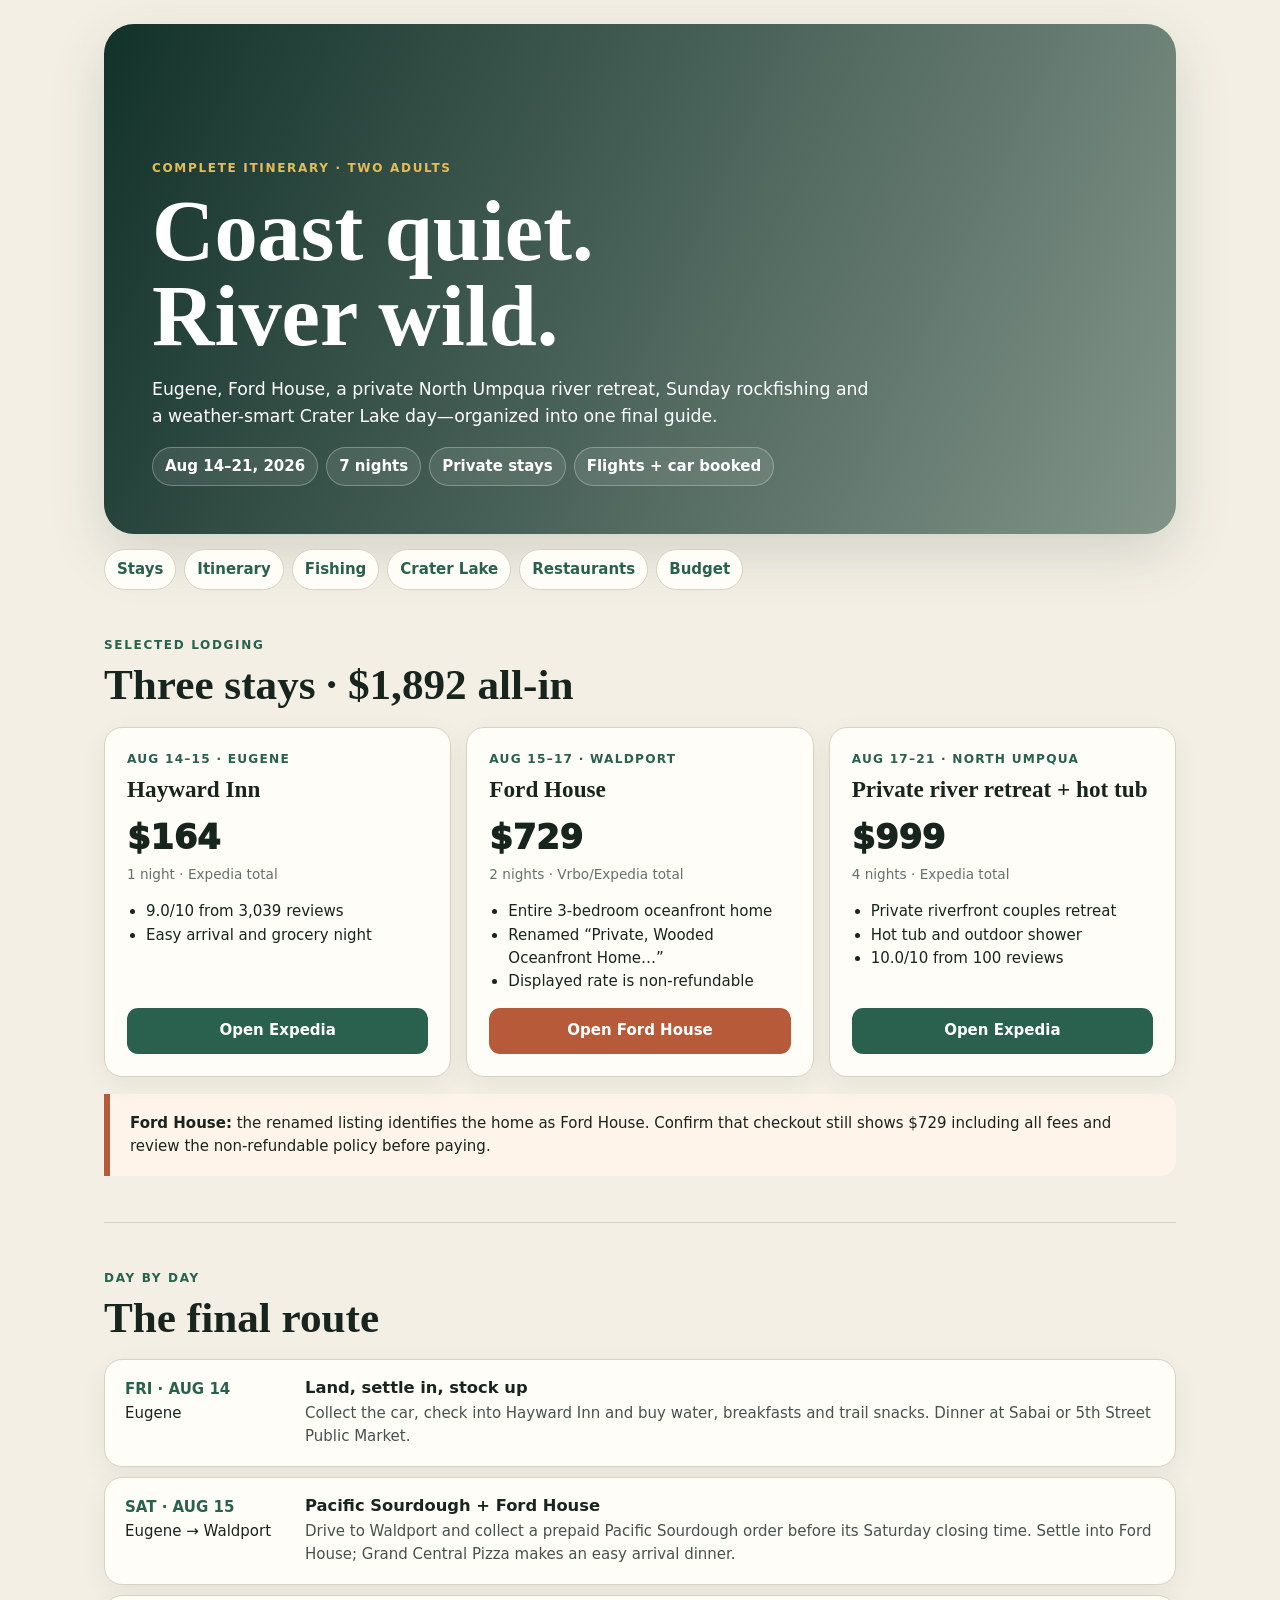
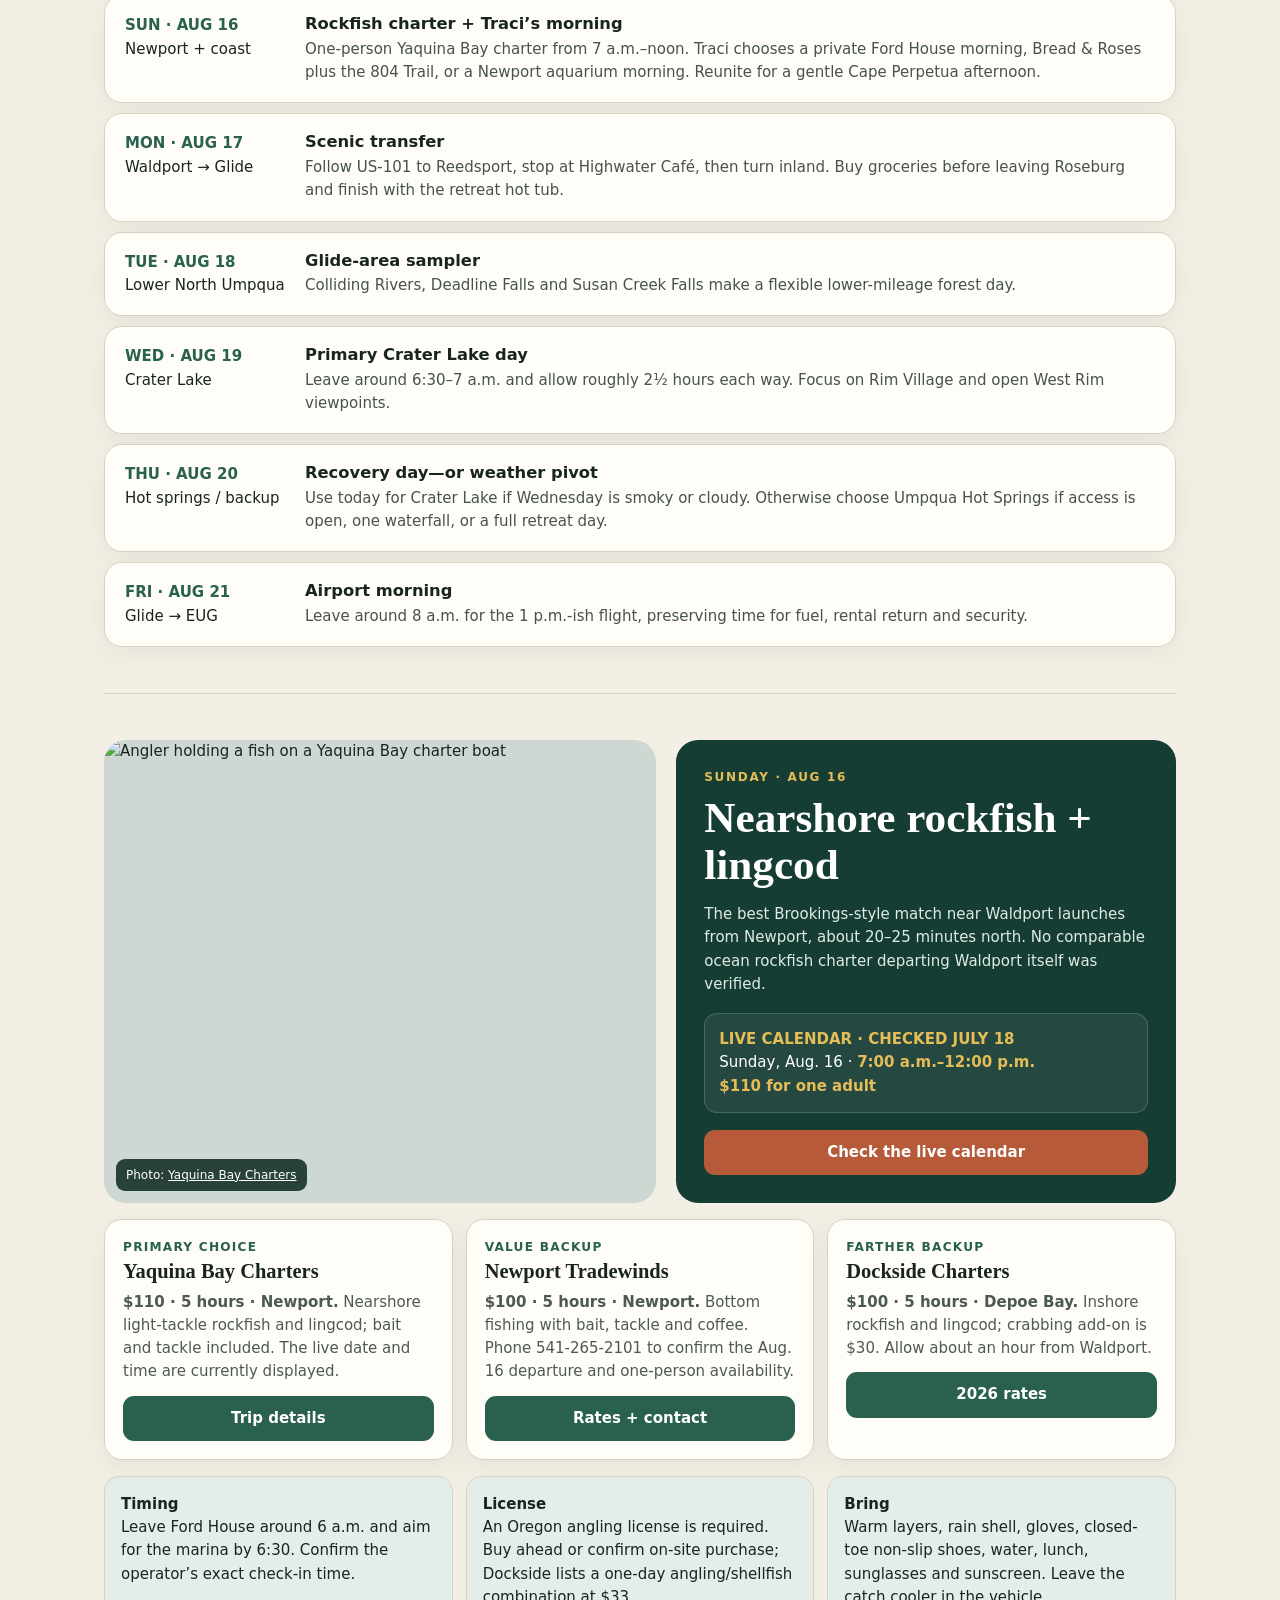
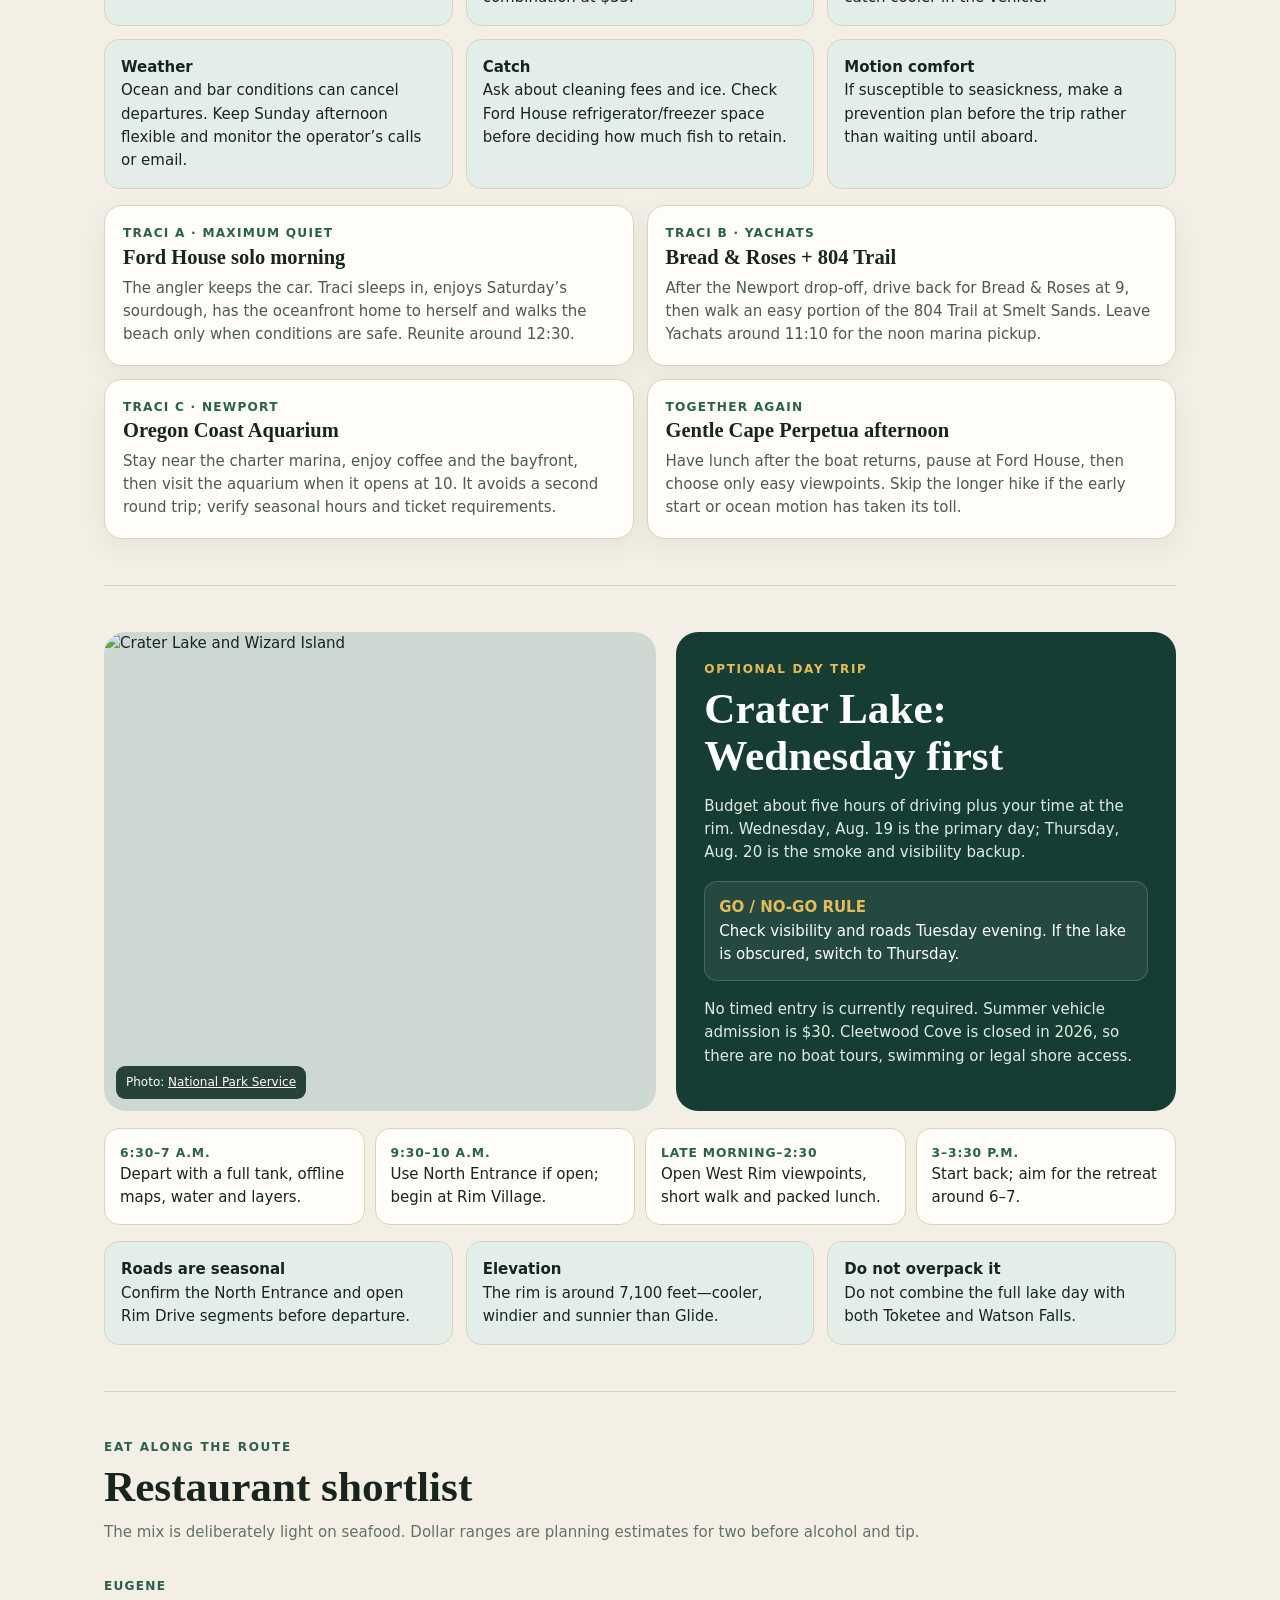
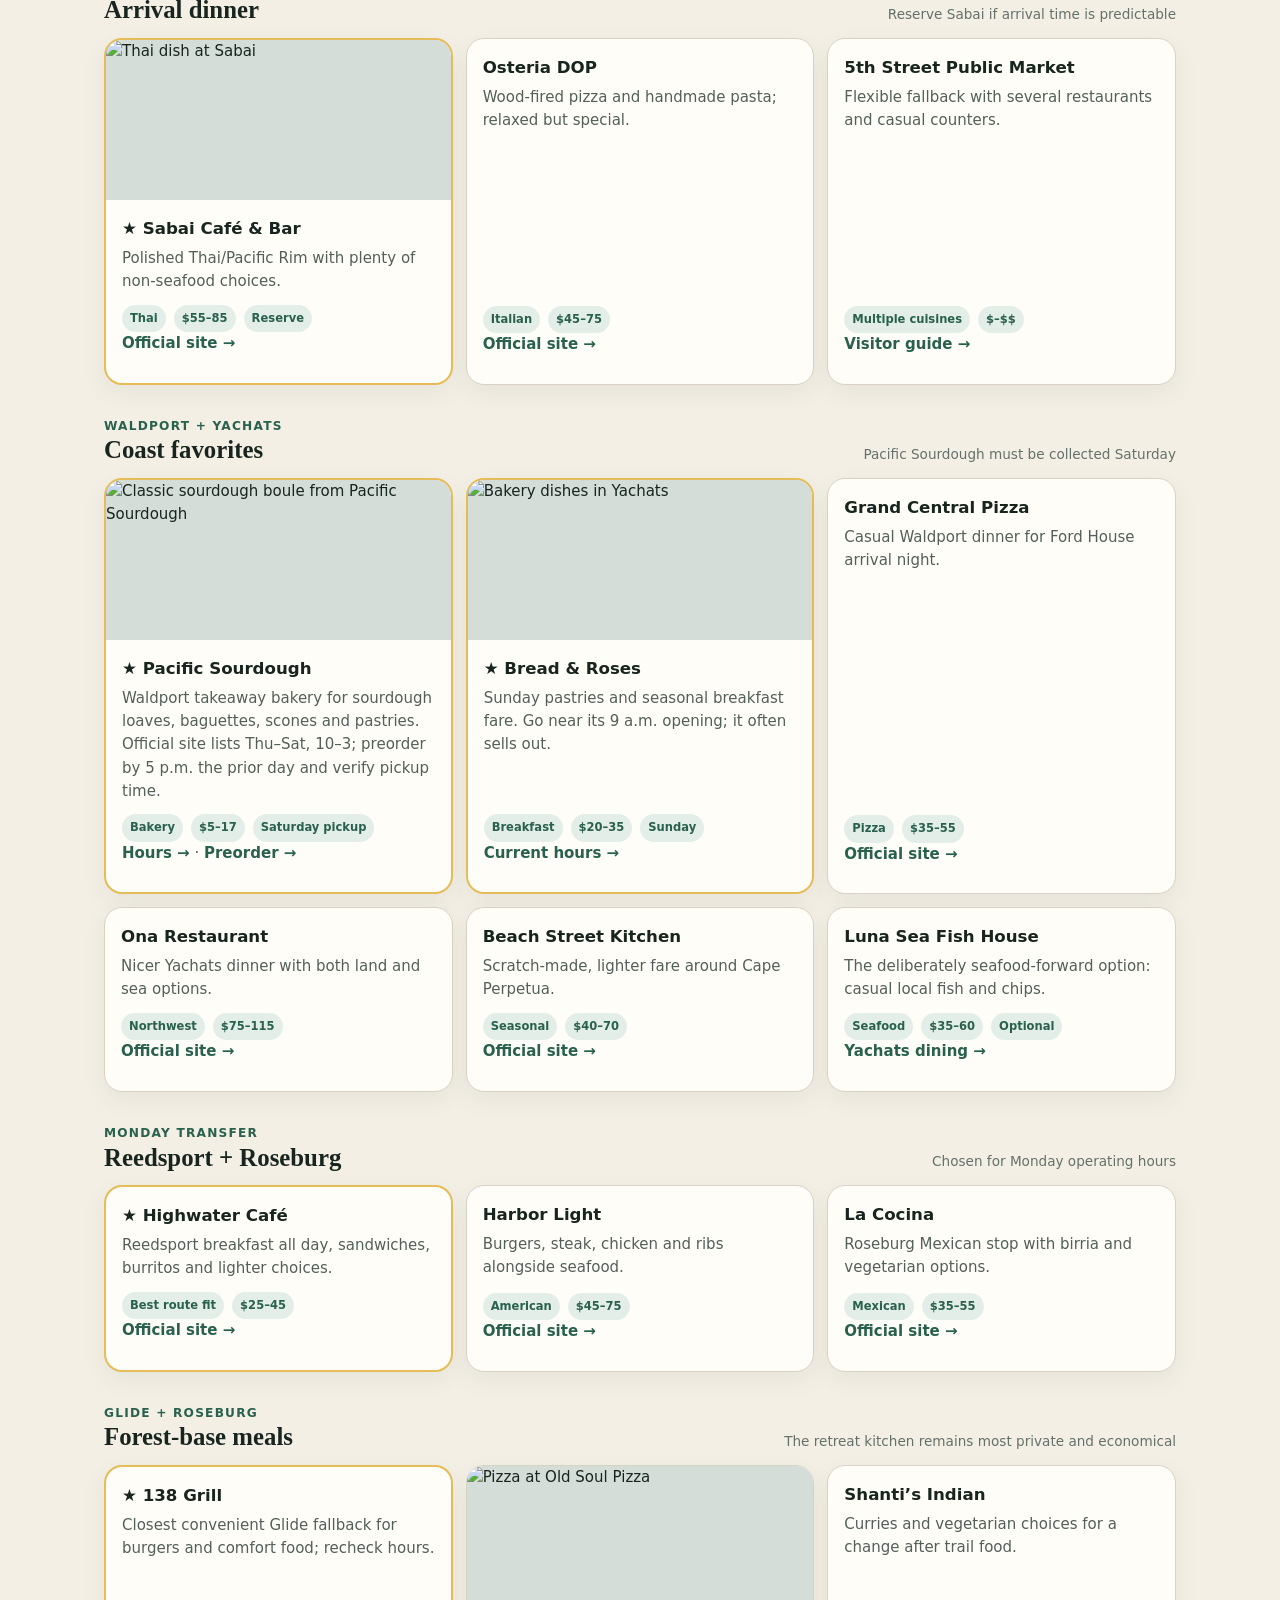
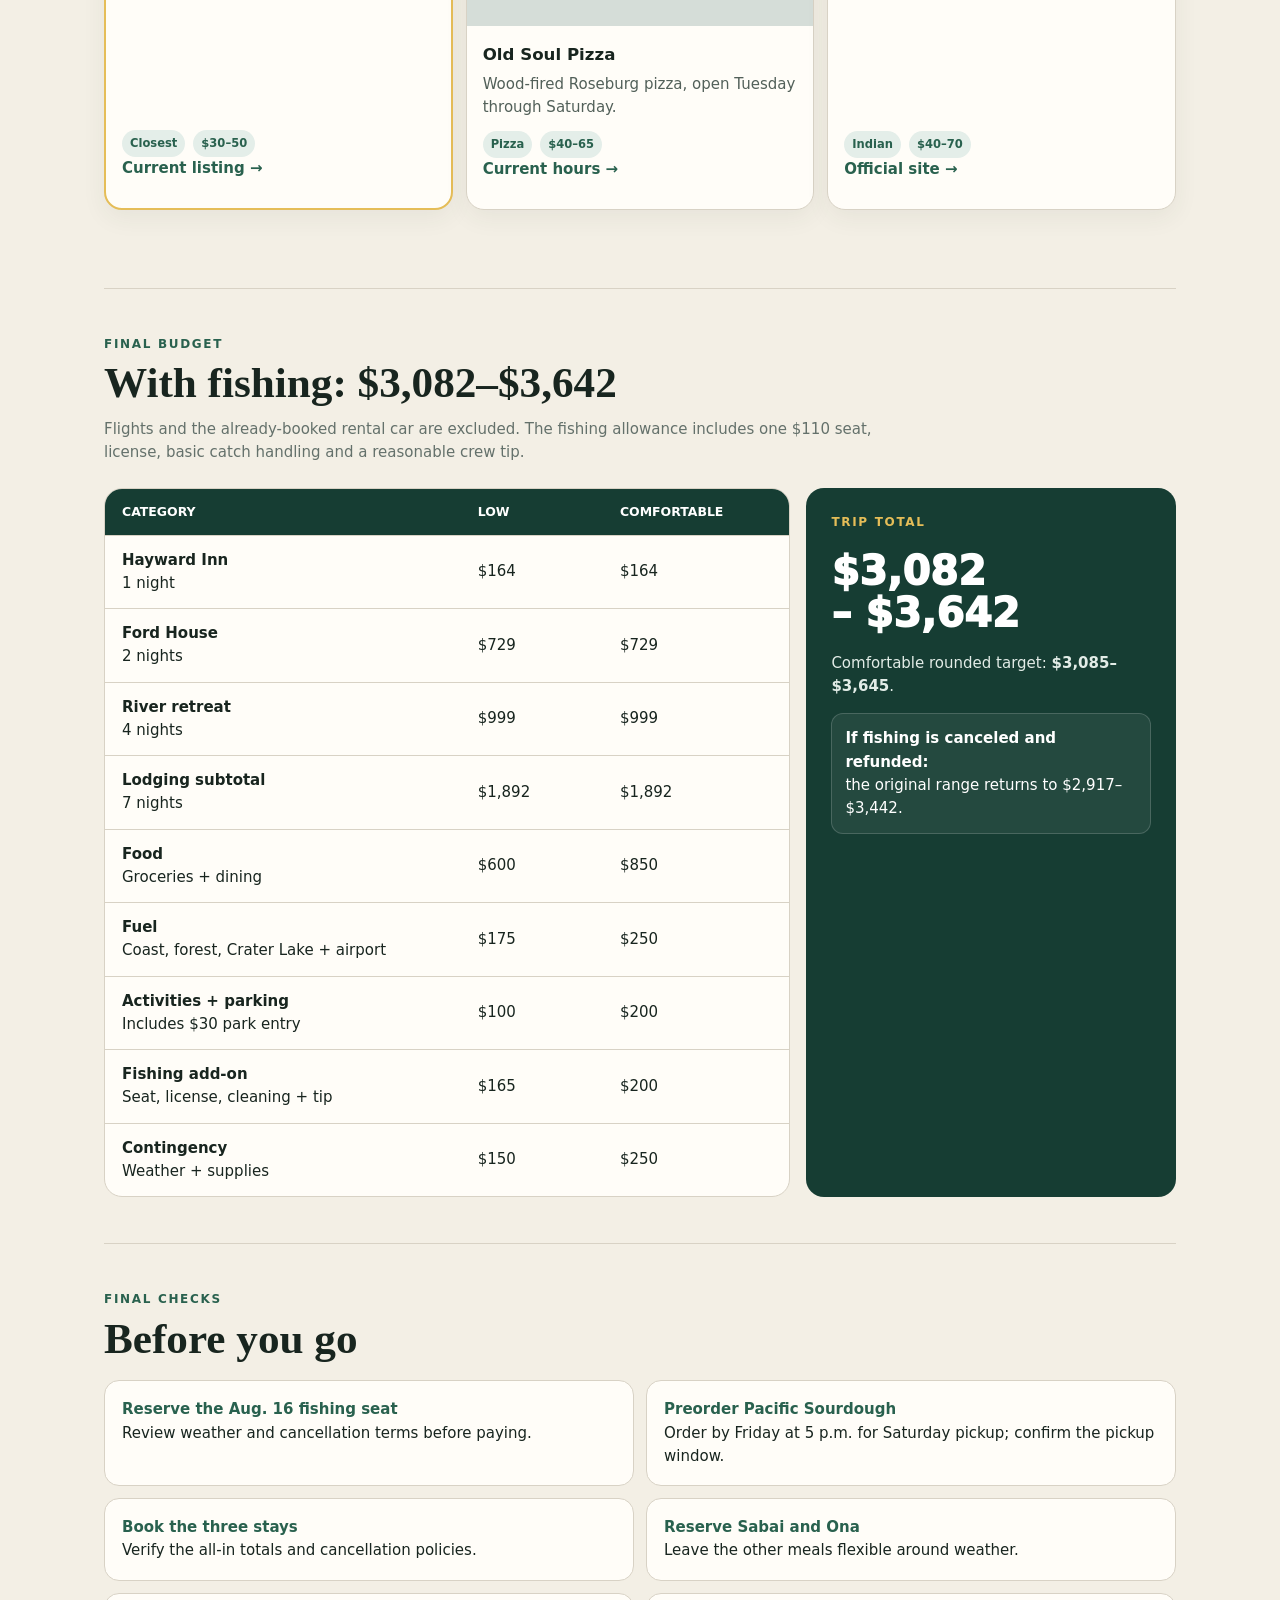
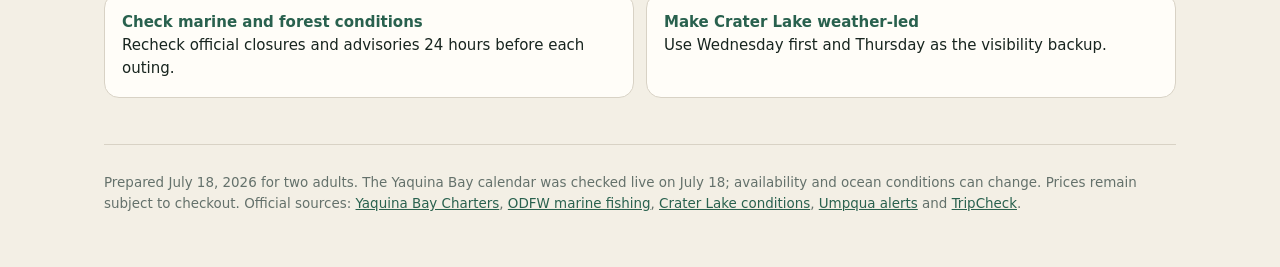
==== sites/oregon/index.html @ 2f3f3658 "Add Oregon trip guide static site at oregon.doogster.com Co-Authored-By: Claude Opus 4.8 <noreply@an" ====
<!doctype html><html lang="en"><head><meta charset="utf-8"><meta name="viewport" content="width=device-width,initial-scale=1"><title>Oregon Coast + North Umpqua — Complete Trip Guide</title><style>
:root{--forest:#163d33;--pine:#29614e;--sand:#f3efe5;--paper:#fffdf8;--ink:#18251f;--muted:#64716b;--line:#d8d2c5;--sun:#e5bd58;--rust:#b65a3a;--mist:#e4eee9}*{box-sizing:border-box}html{scroll-behavior:smooth}body{margin:0;background:var(--sand);color:var(--ink);font:15px/1.55 Inter,system-ui,-apple-system,"Segoe UI",sans-serif}.wrap{max-width:1120px;margin:auto;padding:24px}.hero{min-height:510px;border-radius:30px;display:flex;align-items:flex-end;padding:48px;color:#fff;background:linear-gradient(115deg,rgba(9,42,34,.96),rgba(18,58,46,.5)),url('https://images.trvl-media.com/lodging/96000000/95070000/95067700/95067640/e62f9fb4.jpg') center/cover;box-shadow:0 20px 55px #253b3026}.hero>div{max-width:780px}.eye{text-transform:uppercase;letter-spacing:.14em;font-size:.75rem;font-weight:900;color:var(--sun)}h1{font:700 clamp(2.7rem,7vw,5.4rem)/.98 Georgia,serif;margin:12px 0}.hero p{font-size:1.08rem;max-width:720px}.chips,.nav,.tags{display:flex;flex-wrap:wrap;gap:8px}.chip{padding:7px 12px;border-radius:99px;border:1px solid #ffffff45;background:#ffffff18;font-weight:800}.nav{padding-top:15px}.nav a{padding:8px 12px;border-radius:99px;border:1px solid var(--line);background:var(--paper);color:var(--pine);text-decoration:none;font-weight:850}section{padding:46px 0;border-bottom:1px solid var(--line)}h2{font:700 clamp(1.8rem,4vw,2.7rem)/1.08 Georgia,serif;margin:7px 0 18px}.lead{color:var(--muted);max-width:820px;margin:-7px 0 24px}.grid3{display:grid;grid-template-columns:repeat(3,1fr);gap:15px}.card,.day,.box,.rest{background:var(--paper);border:1px solid var(--line);border-radius:18px;box-shadow:0 8px 24px #2d413610}.stay{padding:22px;display:flex;flex-direction:column}.date{font-size:.76rem;text-transform:uppercase;letter-spacing:.1em;font-weight:900;color:var(--pine)}h3{font:700 1.28rem/1.2 Georgia,serif}.stay h3{font-size:1.45rem;margin:8px 0}.price{font-size:2.1rem;font-weight:950}.sub{font-size:.85rem;color:var(--muted)}ul{padding-left:19px}.stay ul{flex:1}.btn{display:block;text-align:center;text-decoration:none;color:#fff;background:var(--pine);padding:11px;border-radius:11px;font-weight:850}.btn.rust{background:var(--rust)}.note{padding:18px 20px;border-left:6px solid var(--rust);background:#fff4e9;border-radius:0 15px 15px 0;margin-top:17px}.timeline{display:grid;gap:10px}.day{display:grid;grid-template-columns:160px 1fr;gap:20px;padding:18px 20px}.day b{color:var(--pine)}.day h3{font-family:inherit;font-size:1.02rem;margin:0 0 4px}.day p{margin:0;color:#45534c}.feature{display:grid;grid-template-columns:1.05fr .95fr;gap:20px}.photo{min-height:400px;border-radius:22px;overflow:hidden;position:relative;background:#ccd8d1}.photo img{width:100%;height:100%;object-fit:cover;display:block}.cap{position:absolute;left:12px;bottom:12px;padding:7px 10px;border-radius:9px;background:#102d25df;color:#fff;font-size:.75rem}.cap a{color:#fff}.dark{padding:28px;border-radius:22px;background:var(--forest);color:#fff}.dark h2{margin:8px 0 12px}.dark p{color:#dfebe5}.live{padding:14px;border:1px solid #ffffff2b;background:#ffffff11;border-radius:13px;margin:17px 0}.live b{color:var(--sun)}.options,.tips,.split{display:grid;gap:13px;margin-top:16px}.options{grid-template-columns:repeat(3,1fr)}.tips{grid-template-columns:repeat(3,1fr)}.split{grid-template-columns:repeat(2,1fr)}.box{padding:18px}.box h3{margin:2px 0 7px}.box p{margin:0;color:#4c5a53}.tip{padding:16px;background:var(--mist);border:1px solid var(--line);border-radius:15px}.tip b{display:block}.region{margin:32px 0}.region-head{display:flex;justify-content:space-between;align-items:end;gap:14px;margin-bottom:13px}.region-head h3{font-size:1.55rem;margin:0}.route{font-size:.85rem;color:var(--muted)}.rests{display:grid;grid-template-columns:repeat(3,1fr);gap:13px}.rest{overflow:hidden;display:flex;flex-direction:column}.rest.pick{border:2px solid var(--sun)}.rest img{width:100%;height:160px;object-fit:cover;background:#d5ddd8}.rest-body{padding:16px;display:flex;flex-direction:column;flex:1}.rest h4{font-size:1.04rem;margin:0 0 5px}.rest p{margin:0 0 11px;color:#526059}.tags{margin-top:auto}.tag{padding:5px 8px;border-radius:99px;background:var(--mist);color:var(--pine);font-size:.72rem;font-weight:850}.rest a,.tip a{color:var(--pine);font-weight:850;text-decoration:none}.schedule{display:grid;grid-template-columns:repeat(4,1fr);gap:10px;margin-top:17px}.schedule div{padding:15px;background:var(--paper);border:1px solid var(--line);border-radius:15px}.schedule b{display:block;color:var(--pine);font-size:.77rem;text-transform:uppercase;letter-spacing:.07em}.budget{display:grid;grid-template-columns:1.3fr .7fr;gap:16px}.table{overflow:hidden;background:var(--paper);border:1px solid var(--line);border-radius:18px}.row{display:grid;grid-template-columns:1.7fr .65fr .75fr;gap:10px;padding:13px 17px;border-bottom:1px solid var(--line);align-items:center}.row:last-child{border:0}.row.head{background:var(--forest);color:#fff;font-size:.78rem;font-weight:900;text-transform:uppercase}.row strong{display:block}.total{padding:25px;border-radius:18px;background:var(--forest);color:#fff}.grand{font-size:2.5rem;font-weight:950;line-height:1.05;margin:18px 0}.total p{color:#e2ece7}.mini{padding:13px;border:1px solid #ffffff2b;background:#ffffff10;border-radius:12px}.checks{display:grid;grid-template-columns:repeat(2,1fr);gap:12px}.check{padding:17px;background:var(--paper);border:1px solid var(--line);border-radius:15px}.check b{display:block;color:var(--pine)}footer{padding:28px 0;color:var(--muted);font-size:.84rem}footer a{color:var(--pine)}@media(max-width:850px){.wrap{padding:14px}.hero{min-height:470px;padding:28px}.grid3,.feature,.options,.tips,.split,.rests,.budget{grid-template-columns:1fr}.day{grid-template-columns:1fr}.photo{min-height:300px}.schedule{grid-template-columns:1fr 1fr}.row{font-size:.86rem}}@media(max-width:520px){.schedule,.checks{grid-template-columns:1fr}}
</style></head><body><main class="wrap">
<header class="hero"><div><div class="eye">Complete itinerary · two adults</div><h1>Coast quiet.<br>River wild.</h1><p>Eugene, Ford House, a private North Umpqua river retreat, Sunday rockfishing and a weather-smart Crater Lake day—organized into one final guide.</p><div class="chips"><span class="chip">Aug 14–21, 2026</span><span class="chip">7 nights</span><span class="chip">Private stays</span><span class="chip">Flights + car booked</span></div></div></header>
<nav class="nav"><a href="#stays">Stays</a><a href="#route">Itinerary</a><a href="#fishing">Fishing</a><a href="#crater">Crater Lake</a><a href="#food">Restaurants</a><a href="#budget">Budget</a></nav>

<section id="stays"><div class="eye" style="color:var(--pine)">Selected lodging</div><h2>Three stays · $1,892 all-in</h2><div class="grid3">
<article class="card stay"><div class="date">Aug 14–15 · Eugene</div><h3>Hayward Inn</h3><div class="price">$164</div><div class="sub">1 night · Expedia total</div><ul><li>9.0/10 from 3,039 reviews</li><li>Easy arrival and grocery night</li></ul><a class="btn" href="https://www.expedia.com/.h22868.Hotel-Information?chkin=2026-08-14&amp;chkout=2026-08-15&amp;rm1=a2">Open Expedia</a></article>
<article class="card stay"><div class="date">Aug 15–17 · Waldport</div><h3>Ford House</h3><div class="price">$729</div><div class="sub">2 nights · Vrbo/Expedia total</div><ul><li>Entire 3-bedroom oceanfront home</li><li>Renamed “Private, Wooded Oceanfront Home…”</li><li>Displayed rate is non-refundable</li></ul><a class="btn rust" href="https://www.vrbo.com/9726047ha?startDate=2026-08-15&amp;endDate=2026-08-17&amp;rm1=a2">Open Ford House</a></article>
<article class="card stay"><div class="date">Aug 17–21 · North Umpqua</div><h3>Private river retreat + hot tub</h3><div class="price">$999</div><div class="sub">4 nights · Expedia total</div><ul><li>Private riverfront couples retreat</li><li>Hot tub and outdoor shower</li><li>10.0/10 from 100 reviews</li></ul><a class="btn" href="https://www.expedia.com/.h95067640.Hotel-Information?chkin=2026-08-17&amp;chkout=2026-08-21&amp;rm1=a2">Open Expedia</a></article>
</div><div class="note"><b>Ford House:</b> the renamed listing identifies the home as Ford House. Confirm that checkout still shows $729 including all fees and review the non-refundable policy before paying.</div></section>

<section id="route"><div class="eye" style="color:var(--pine)">Day by day</div><h2>The final route</h2><div class="timeline">
<article class="day"><div><b>FRI · AUG 14</b><br>Eugene</div><div><h3>Land, settle in, stock up</h3><p>Collect the car, check into Hayward Inn and buy water, breakfasts and trail snacks. Dinner at Sabai or 5th Street Public Market.</p></div></article>
<article class="day"><div><b>SAT · AUG 15</b><br>Eugene → Waldport</div><div><h3>Pacific Sourdough + Ford House</h3><p>Drive to Waldport and collect a prepaid Pacific Sourdough order before its Saturday closing time. Settle into Ford House; Grand Central Pizza makes an easy arrival dinner.</p></div></article>
<article class="day"><div><b>SUN · AUG 16</b><br>Newport + coast</div><div><h3>Rockfish charter + Traci’s morning</h3><p>One-person Yaquina Bay charter from 7 a.m.–noon. Traci chooses a private Ford House morning, Bread &amp; Roses plus the 804 Trail, or a Newport aquarium morning. Reunite for a gentle Cape Perpetua afternoon.</p></div></article>
<article class="day"><div><b>MON · AUG 17</b><br>Waldport → Glide</div><div><h3>Scenic transfer</h3><p>Follow US-101 to Reedsport, stop at Highwater Café, then turn inland. Buy groceries before leaving Roseburg and finish with the retreat hot tub.</p></div></article>
<article class="day"><div><b>TUE · AUG 18</b><br>Lower North Umpqua</div><div><h3>Glide-area sampler</h3><p>Colliding Rivers, Deadline Falls and Susan Creek Falls make a flexible lower-mileage forest day.</p></div></article>
<article class="day"><div><b>WED · AUG 19</b><br>Crater Lake</div><div><h3>Primary Crater Lake day</h3><p>Leave around 6:30–7 a.m. and allow roughly 2½ hours each way. Focus on Rim Village and open West Rim viewpoints.</p></div></article>
<article class="day"><div><b>THU · AUG 20</b><br>Hot springs / backup</div><div><h3>Recovery day—or weather pivot</h3><p>Use today for Crater Lake if Wednesday is smoky or cloudy. Otherwise choose Umpqua Hot Springs if access is open, one waterfall, or a full retreat day.</p></div></article>
<article class="day"><div><b>FRI · AUG 21</b><br>Glide → EUG</div><div><h3>Airport morning</h3><p>Leave around 8 a.m. for the 1 p.m.-ish flight, preserving time for fuel, rental return and security.</p></div></article>
</div></section>

<section id="fishing"><div class="feature"><div class="photo"><img src="https://yaquinabaycharters.com/wp-content/uploads/sites/6230/2023/02/Half-Day-Near-Shore-Rock-Fish-Lingcod-image-2.jpg?resize=900%2C600&amp;zoom=2" alt="Angler holding a fish on a Yaquina Bay charter boat"><div class="cap">Photo: <a href="https://yaquinabaycharters.com/fishing-charters/half-day-rockfish-lingcod-fishing/">Yaquina Bay Charters</a></div></div><div class="dark"><div class="eye">Sunday · Aug 16</div><h2>Nearshore rockfish + lingcod</h2><p>The best Brookings-style match near Waldport launches from Newport, about 20–25 minutes north. No comparable ocean rockfish charter departing Waldport itself was verified.</p><div class="live"><b>LIVE CALENDAR · CHECKED JULY 18</b><br>Sunday, Aug. 16 · <b>7:00 a.m.–12:00 p.m.</b><br><b>$110 for one adult</b></div><a class="btn rust" href="https://fareharbor.com/embeds/book/yaquinabaycharters/items/13933/calendar/?ref=https%3A%2F%2Fyaquinabaycharters.com">Check the live calendar</a></div></div>
<div class="options"><article class="box"><div class="date">Primary choice</div><h3>Yaquina Bay Charters</h3><p><b>$110 · 5 hours · Newport.</b> Nearshore light-tackle rockfish and lingcod; bait and tackle included. The live date and time are currently displayed.</p><p><a class="btn" style="margin-top:12px" href="https://yaquinabaycharters.com/fishing-charters/half-day-rockfish-lingcod-fishing/">Trip details</a></p></article><article class="box"><div class="date">Value backup</div><h3>Newport Tradewinds</h3><p><b>$100 · 5 hours · Newport.</b> Bottom fishing with bait, tackle and coffee. Phone 541-265-2101 to confirm the Aug. 16 departure and one-person availability.</p><p><a class="btn" style="margin-top:12px" href="https://www.newporttradewinds.com/fishing-charter-rates">Rates + contact</a></p></article><article class="box"><div class="date">Farther backup</div><h3>Dockside Charters</h3><p><b>$100 · 5 hours · Depoe Bay.</b> Inshore rockfish and lingcod; crabbing add-on is $30. Allow about an hour from Waldport.</p><p><a class="btn" style="margin-top:12px" href="https://www.docksidedepoebay.com/rates.php">2026 rates</a></p></article></div>
<div class="tips"><div class="tip"><b>Timing</b>Leave Ford House around 6 a.m. and aim for the marina by 6:30. Confirm the operator’s exact check-in time.</div><div class="tip"><b>License</b>An Oregon angling license is required. Buy ahead or confirm on-site purchase; Dockside lists a one-day angling/shellfish combination at $33.</div><div class="tip"><b>Bring</b>Warm layers, rain shell, gloves, closed-toe non-slip shoes, water, lunch, sunglasses and sunscreen. Leave the catch cooler in the vehicle.</div><div class="tip"><b>Weather</b>Ocean and bar conditions can cancel departures. Keep Sunday afternoon flexible and monitor the operator’s calls or email.</div><div class="tip"><b>Catch</b>Ask about cleaning fees and ice. Check Ford House refrigerator/freezer space before deciding how much fish to retain.</div><div class="tip"><b>Motion comfort</b>If susceptible to seasickness, make a prevention plan before the trip rather than waiting until aboard.</div></div>
<div class="split"><article class="box"><div class="date">Traci A · maximum quiet</div><h3>Ford House solo morning</h3><p>The angler keeps the car. Traci sleeps in, enjoys Saturday’s sourdough, has the oceanfront home to herself and walks the beach only when conditions are safe. Reunite around 12:30.</p></article><article class="box"><div class="date">Traci B · Yachats</div><h3>Bread &amp; Roses + 804 Trail</h3><p>After the Newport drop-off, drive back for Bread &amp; Roses at 9, then walk an easy portion of the 804 Trail at Smelt Sands. Leave Yachats around 11:10 for the noon marina pickup.</p></article><article class="box"><div class="date">Traci C · Newport</div><h3>Oregon Coast Aquarium</h3><p>Stay near the charter marina, enjoy coffee and the bayfront, then visit the aquarium when it opens at 10. It avoids a second round trip; verify seasonal hours and ticket requirements.</p></article><article class="box"><div class="date">Together again</div><h3>Gentle Cape Perpetua afternoon</h3><p>Have lunch after the boat returns, pause at Ford House, then choose only easy viewpoints. Skip the longer hike if the early start or ocean motion has taken its toll.</p></article></div></section>

<section id="crater"><div class="feature"><div class="photo"><img src="https://www.nps.gov/common/uploads/structured_data/3C7B227E-1DD8-B71B-0BEECDD24771C381.jpg?width=1200&amp;height=900&amp;mode=crop&amp;quality=82&amp;format=webp" alt="Crater Lake and Wizard Island"><div class="cap">Photo: <a href="https://www.nps.gov/crla/">National Park Service</a></div></div><div class="dark"><div class="eye">Optional day trip</div><h2>Crater Lake: Wednesday first</h2><p>Budget about five hours of driving plus your time at the rim. Wednesday, Aug. 19 is the primary day; Thursday, Aug. 20 is the smoke and visibility backup.</p><div class="live"><b>GO / NO-GO RULE</b><br>Check visibility and roads Tuesday evening. If the lake is obscured, switch to Thursday.</div><p>No timed entry is currently required. Summer vehicle admission is $30. Cleetwood Cove is closed in 2026, so there are no boat tours, swimming or legal shore access.</p></div></div>
<div class="schedule"><div><b>6:30–7 a.m.</b>Depart with a full tank, offline maps, water and layers.</div><div><b>9:30–10 a.m.</b>Use North Entrance if open; begin at Rim Village.</div><div><b>Late morning–2:30</b>Open West Rim viewpoints, short walk and packed lunch.</div><div><b>3–3:30 p.m.</b>Start back; aim for the retreat around 6–7.</div></div>
<div class="tips"><div class="tip"><b>Roads are seasonal</b>Confirm the North Entrance and open Rim Drive segments before departure.</div><div class="tip"><b>Elevation</b>The rim is around 7,100 feet—cooler, windier and sunnier than Glide.</div><div class="tip"><b>Do not overpack it</b>Do not combine the full lake day with both Toketee and Watson Falls.</div></div></section>

<section id="food"><div class="eye" style="color:var(--pine)">Eat along the route</div><h2>Restaurant shortlist</h2><p class="lead">The mix is deliberately light on seafood. Dollar ranges are planning estimates for two before alcohol and tip.</p>
<div class="region"><div class="region-head"><div><div class="date">Eugene</div><h3>Arrival dinner</h3></div><div class="route">Reserve Sabai if arrival time is predictable</div></div><div class="rests"><article class="rest pick"><img src="https://images.squarespace-cdn.com/content/v1/69b9c29b37f8de0b3c299058/47ff65fa-ad71-4056-9403-8c586f042b1a/Sabai0326_7.jpg?format=750w" alt="Thai dish at Sabai"><div class="rest-body"><h4>★ Sabai Café &amp; Bar</h4><p>Polished Thai/Pacific Rim with plenty of non-seafood choices.</p><div class="tags"><span class="tag">Thai</span><span class="tag">$55–85</span><span class="tag">Reserve</span></div><p><a href="https://www.sabaieugene.com/">Official site →</a></p></div></article><article class="rest"><div class="rest-body"><h4>Osteria DOP</h4><p>Wood-fired pizza and handmade pasta; relaxed but special.</p><div class="tags"><span class="tag">Italian</span><span class="tag">$45–75</span></div><p><a href="https://www.osteriadop.com/">Official site →</a></p></div></article><article class="rest"><div class="rest-body"><h4>5th Street Public Market</h4><p>Flexible fallback with several restaurants and casual counters.</p><div class="tags"><span class="tag">Multiple cuisines</span><span class="tag">$–$$</span></div><p><a href="https://www.eugenecascadescoast.org/listing/5th-street-public-market/371/">Visitor guide →</a></p></div></article></div></div>

<div class="region"><div class="region-head"><div><div class="date">Waldport + Yachats</div><h3>Coast favorites</h3></div><div class="route">Pacific Sourdough must be collected Saturday</div></div><div class="rests"><article class="rest pick"><img src="https://153164733.cdn6.editmysite.com/uploads/1/5/3/1/153164733/UPPHUG65ZJPWZT3K6TPCULNT.jpeg?width=900" alt="Classic sourdough boule from Pacific Sourdough"><div class="rest-body"><h4>★ Pacific Sourdough</h4><p>Waldport takeaway bakery for sourdough loaves, baguettes, scones and pastries. Official site lists Thu–Sat, 10–3; preorder by 5 p.m. the prior day and verify pickup time.</p><div class="tags"><span class="tag">Bakery</span><span class="tag">$5–17</span><span class="tag">Saturday pickup</span></div><p><a href="https://www.pacificsourdough.com/visit-us/">Hours →</a> · <a href="https://pacificsourdough.square.site/">Preorder →</a></p></div></article><article class="rest pick"><img src="https://images.squarespace-cdn.com/content/v1/68c3142f82cbac64826b96de/b57db9d9-2d5e-496f-9f1a-9c58ef92b402/Dining.jpg" alt="Bakery dishes in Yachats"><div class="rest-body"><h4>★ Bread &amp; Roses</h4><p>Sunday pastries and seasonal breakfast fare. Go near its 9 a.m. opening; it often sells out.</p><div class="tags"><span class="tag">Breakfast</span><span class="tag">$20–35</span><span class="tag">Sunday</span></div><p><a href="https://www.bnrbakery.com/">Current hours →</a></p></div></article><article class="rest"><div class="rest-body"><h4>Grand Central Pizza</h4><p>Casual Waldport dinner for Ford House arrival night.</p><div class="tags"><span class="tag">Pizza</span><span class="tag">$35–55</span></div><p><a href="https://www.grand-central-pizza.com/">Official site →</a></p></div></article><article class="rest"><div class="rest-body"><h4>Ona Restaurant</h4><p>Nicer Yachats dinner with both land and sea options.</p><div class="tags"><span class="tag">Northwest</span><span class="tag">$75–115</span></div><p><a href="https://www.onarestaurant.com/">Official site →</a></p></div></article><article class="rest"><div class="rest-body"><h4>Beach Street Kitchen</h4><p>Scratch-made, lighter fare around Cape Perpetua.</p><div class="tags"><span class="tag">Seasonal</span><span class="tag">$40–70</span></div><p><a href="https://www.beachstreetkitchen.com/">Official site →</a></p></div></article><article class="rest"><div class="rest-body"><h4>Luna Sea Fish House</h4><p>The deliberately seafood-forward option: casual local fish and chips.</p><div class="tags"><span class="tag">Seafood</span><span class="tag">$35–60</span><span class="tag">Optional</span></div><p><a href="https://www.visityachats.org/dining">Yachats dining →</a></p></div></article></div></div>

<div class="region"><div class="region-head"><div><div class="date">Monday transfer</div><h3>Reedsport + Roseburg</h3></div><div class="route">Chosen for Monday operating hours</div></div><div class="rests"><article class="rest pick"><div class="rest-body"><h4>★ Highwater Café</h4><p>Reedsport breakfast all day, sandwiches, burritos and lighter choices.</p><div class="tags"><span class="tag">Best route fit</span><span class="tag">$25–45</span></div><p><a href="https://www.highwater.cafe/">Official site →</a></p></div></article><article class="rest"><div class="rest-body"><h4>Harbor Light</h4><p>Burgers, steak, chicken and ribs alongside seafood.</p><div class="tags"><span class="tag">American</span><span class="tag">$45–75</span></div><p><a href="https://www.harborlightrestaurant.com/">Official site →</a></p></div></article><article class="rest"><div class="rest-body"><h4>La Cocina</h4><p>Roseburg Mexican stop with birria and vegetarian options.</p><div class="tags"><span class="tag">Mexican</span><span class="tag">$35–55</span></div><p><a href="https://www.lacocinaroseburg.com/">Official site →</a></p></div></article></div></div>

<div class="region"><div class="region-head"><div><div class="date">Glide + Roseburg</div><h3>Forest-base meals</h3></div><div class="route">The retreat kitchen remains most private and economical</div></div><div class="rests"><article class="rest pick"><div class="rest-body"><h4>★ 138 Grill</h4><p>Closest convenient Glide fallback for burgers and comfort food; recheck hours.</p><div class="tags"><span class="tag">Closest</span><span class="tag">$30–50</span></div><p><a href="https://restaurantguru.com/138-Grill-Glide">Current listing →</a></p></div></article><article class="rest"><img src="https://assets.simpleviewinc.com/simpleview/image/fetch/c_limit,h_1200,q_75,w_1200/https://assets.dam.simpleviewinc.com/asset/61965527f44a4901893f4e54" alt="Pizza at Old Soul Pizza"><div class="rest-body"><h4>Old Soul Pizza</h4><p>Wood-fired Roseburg pizza, open Tuesday through Saturday.</p><div class="tags"><span class="tag">Pizza</span><span class="tag">$40–65</span></div><p><a href="https://www.oldsoulpizza.com/">Current hours →</a></p></div></article><article class="rest"><div class="rest-body"><h4>Shanti’s Indian</h4><p>Curries and vegetarian choices for a change after trail food.</p><div class="tags"><span class="tag">Indian</span><span class="tag">$40–70</span></div><p><a href="https://shantisindianroseburg.com/">Official site →</a></p></div></article></div></div></section>

<section id="budget"><div class="eye" style="color:var(--pine)">Final budget</div><h2>With fishing: $3,082–$3,642</h2><p class="lead">Flights and the already-booked rental car are excluded. The fishing allowance includes one $110 seat, license, basic catch handling and a reasonable crew tip.</p><div class="budget"><div class="table"><div class="row head"><span>Category</span><span>Low</span><span>Comfortable</span></div><div class="row"><span><strong>Hayward Inn</strong>1 night</span><span>$164</span><span>$164</span></div><div class="row"><span><strong>Ford House</strong>2 nights</span><span>$729</span><span>$729</span></div><div class="row"><span><strong>River retreat</strong>4 nights</span><span>$999</span><span>$999</span></div><div class="row"><span><strong>Lodging subtotal</strong>7 nights</span><span>$1,892</span><span>$1,892</span></div><div class="row"><span><strong>Food</strong>Groceries + dining</span><span>$600</span><span>$850</span></div><div class="row"><span><strong>Fuel</strong>Coast, forest, Crater Lake + airport</span><span>$175</span><span>$250</span></div><div class="row"><span><strong>Activities + parking</strong>Includes $30 park entry</span><span>$100</span><span>$200</span></div><div class="row"><span><strong>Fishing add-on</strong>Seat, license, cleaning + tip</span><span>$165</span><span>$200</span></div><div class="row"><span><strong>Contingency</strong>Weather + supplies</span><span>$150</span><span>$250</span></div></div><aside class="total"><div class="eye">Trip total</div><div class="grand">$3,082<br>– $3,642</div><p>Comfortable rounded target: <b>$3,085–$3,645</b>.</p><div class="mini"><b>If fishing is canceled and refunded:</b><br>the original range returns to $2,917–$3,442.</div></aside></div></section>

<section><div class="eye" style="color:var(--pine)">Final checks</div><h2>Before you go</h2><div class="checks"><div class="check"><b>Reserve the Aug. 16 fishing seat</b>Review weather and cancellation terms before paying.</div><div class="check"><b>Preorder Pacific Sourdough</b>Order by Friday at 5 p.m. for Saturday pickup; confirm the pickup window.</div><div class="check"><b>Book the three stays</b>Verify the all-in totals and cancellation policies.</div><div class="check"><b>Reserve Sabai and Ona</b>Leave the other meals flexible around weather.</div><div class="check"><b>Check marine and forest conditions</b>Recheck official closures and advisories 24 hours before each outing.</div><div class="check"><b>Make Crater Lake weather-led</b>Use Wednesday first and Thursday as the visibility backup.</div></div></section>
<footer>Prepared July 18, 2026 for two adults. The Yaquina Bay calendar was checked live on July 18; availability and ocean conditions can change. Prices remain subject to checkout. Official sources: <a href="https://yaquinabaycharters.com/fishing-charters/half-day-rockfish-lingcod-fishing/">Yaquina Bay Charters</a>, <a href="https://myodfw.com/fishing/marine-zone">ODFW marine fishing</a>, <a href="https://www.nps.gov/crla/planyourvisit/conditions.htm">Crater Lake conditions</a>, <a href="https://www.fs.usda.gov/r06/umpqua/alerts">Umpqua alerts</a> and <a href="https://tripcheck.com/">TripCheck</a>.</footer>
</main></body></html>
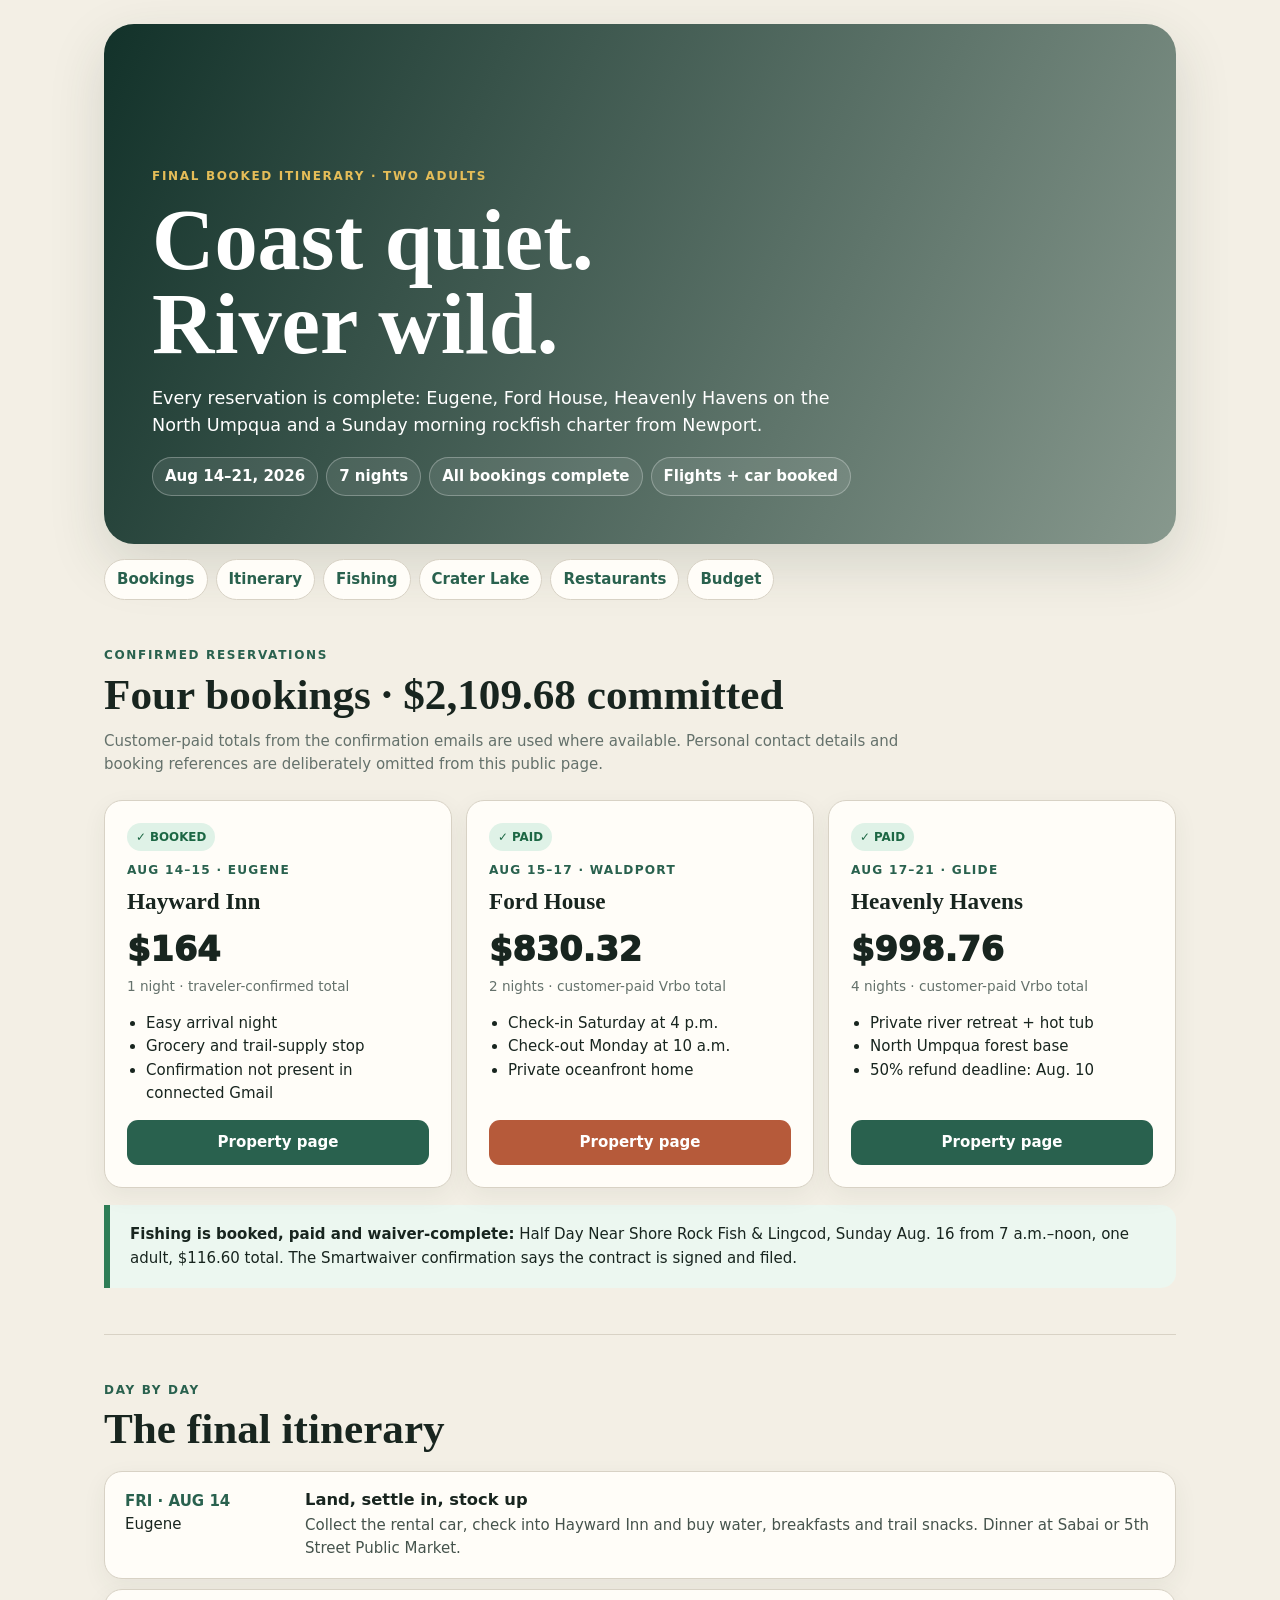
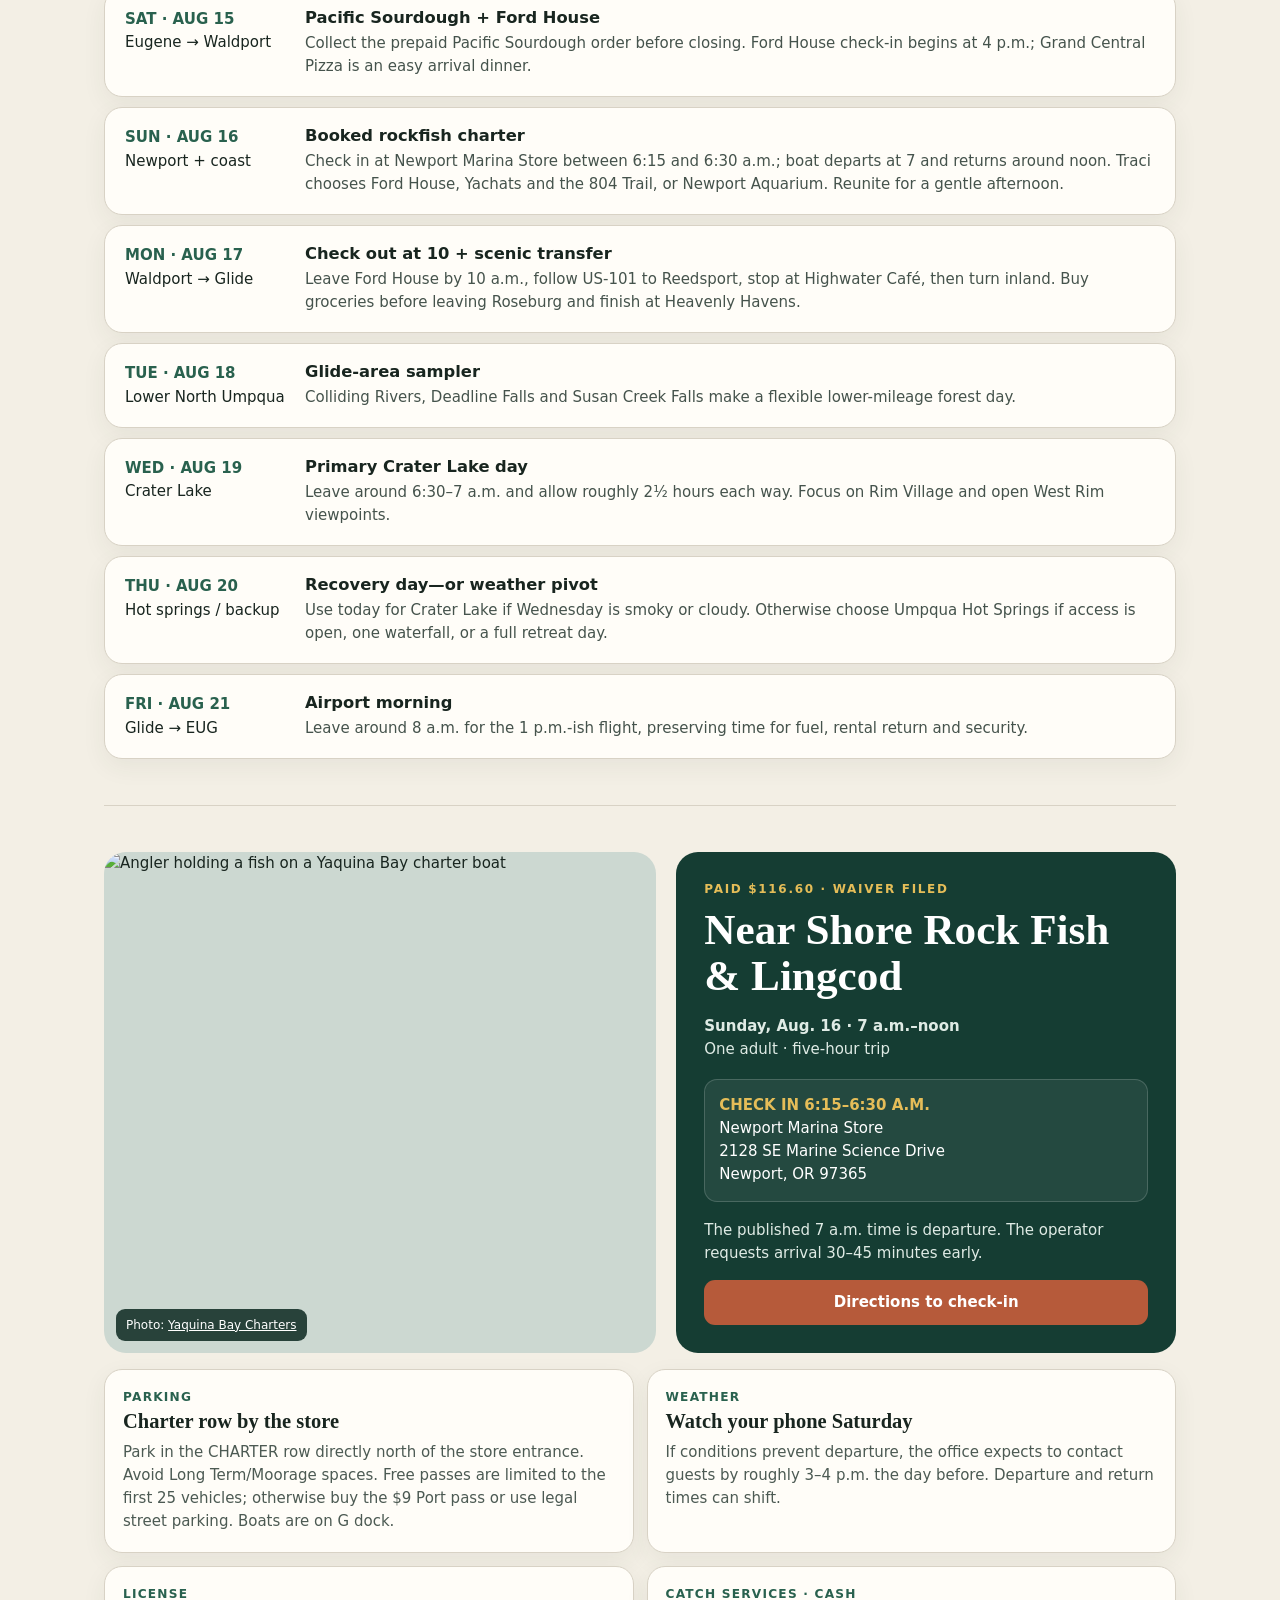
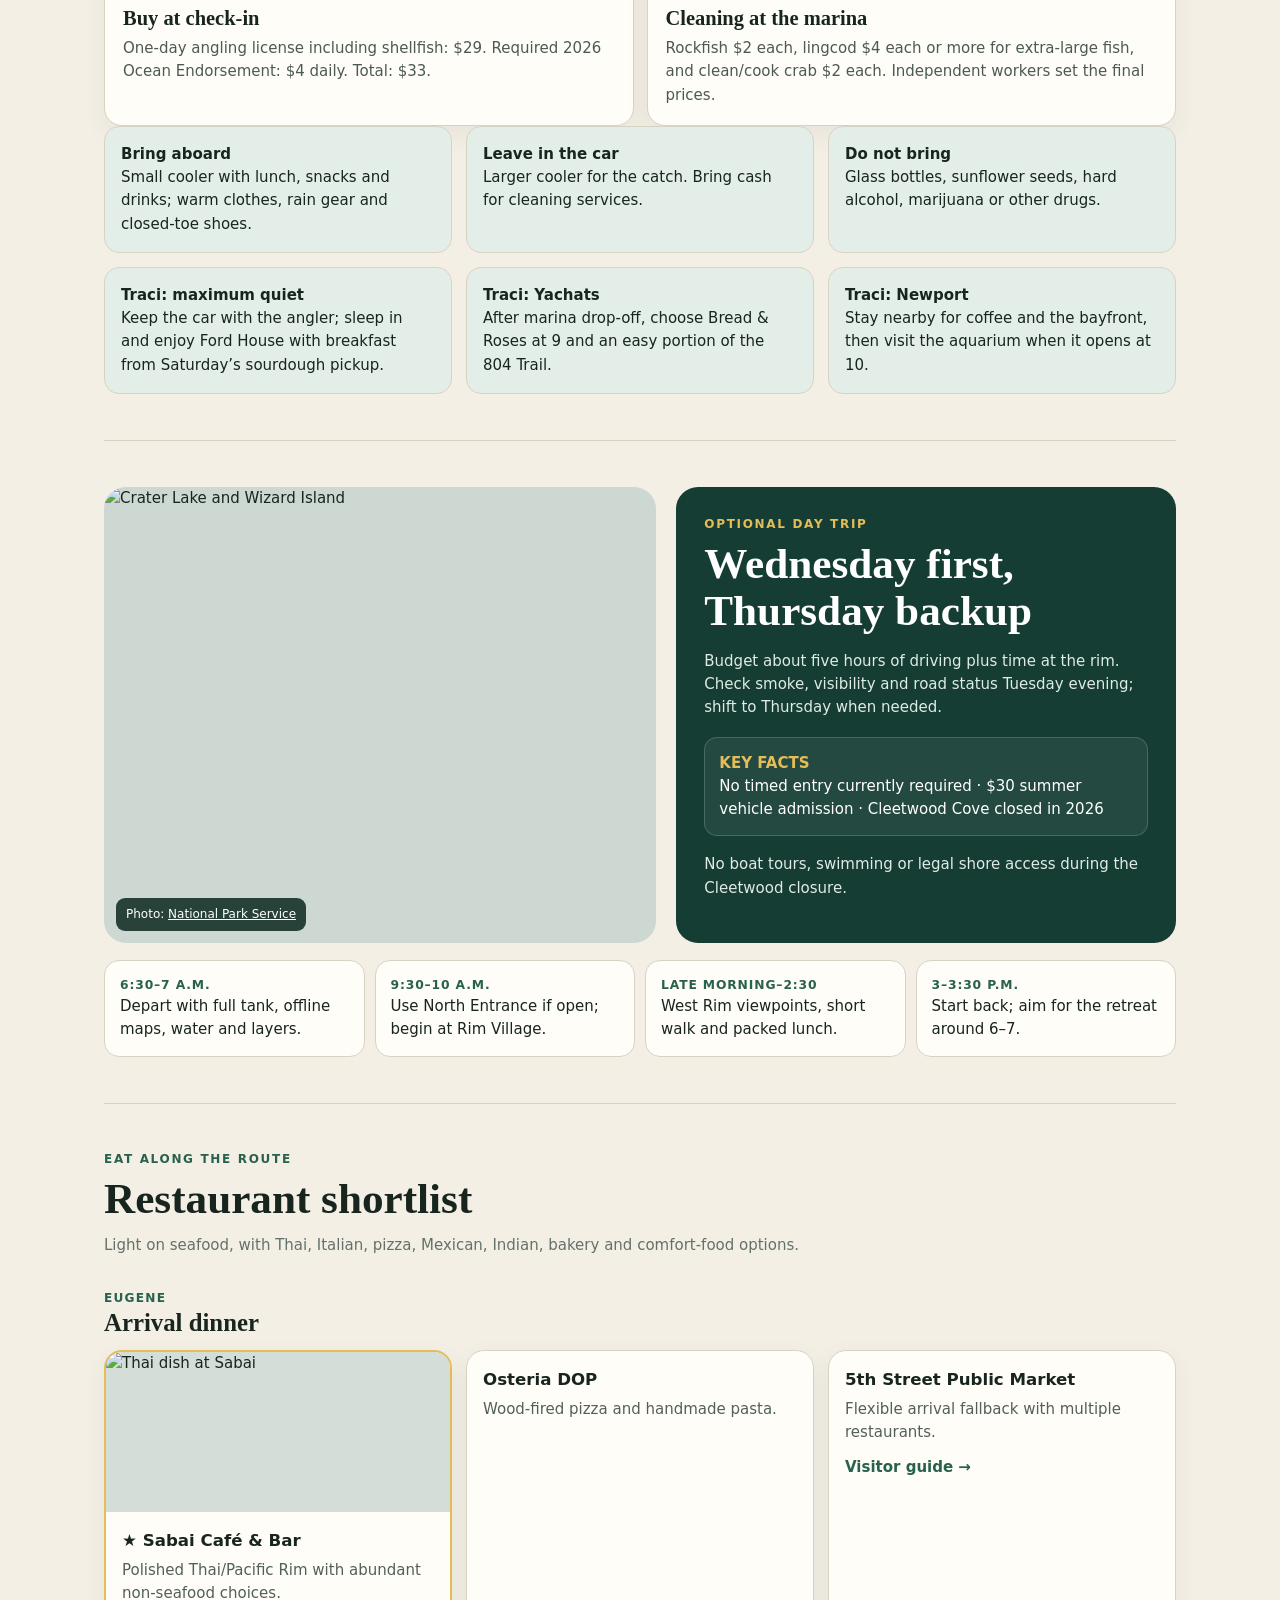
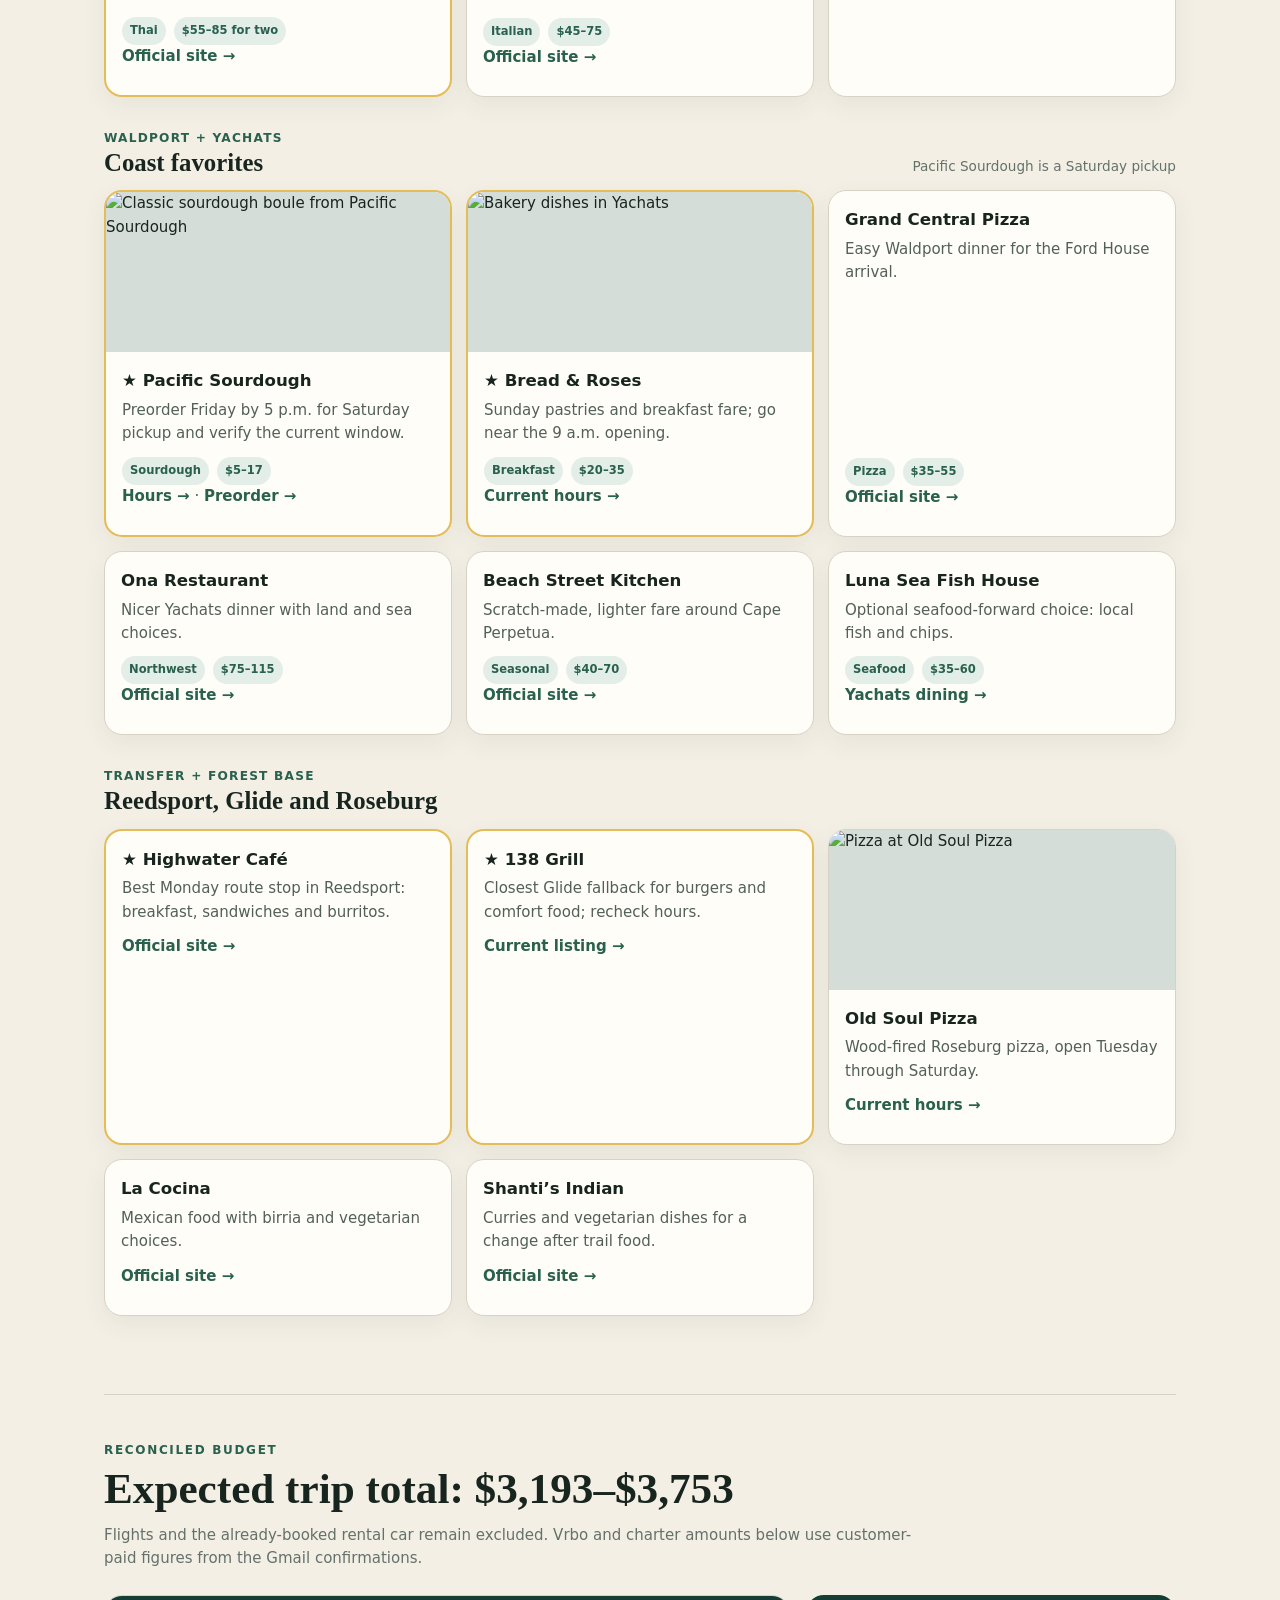
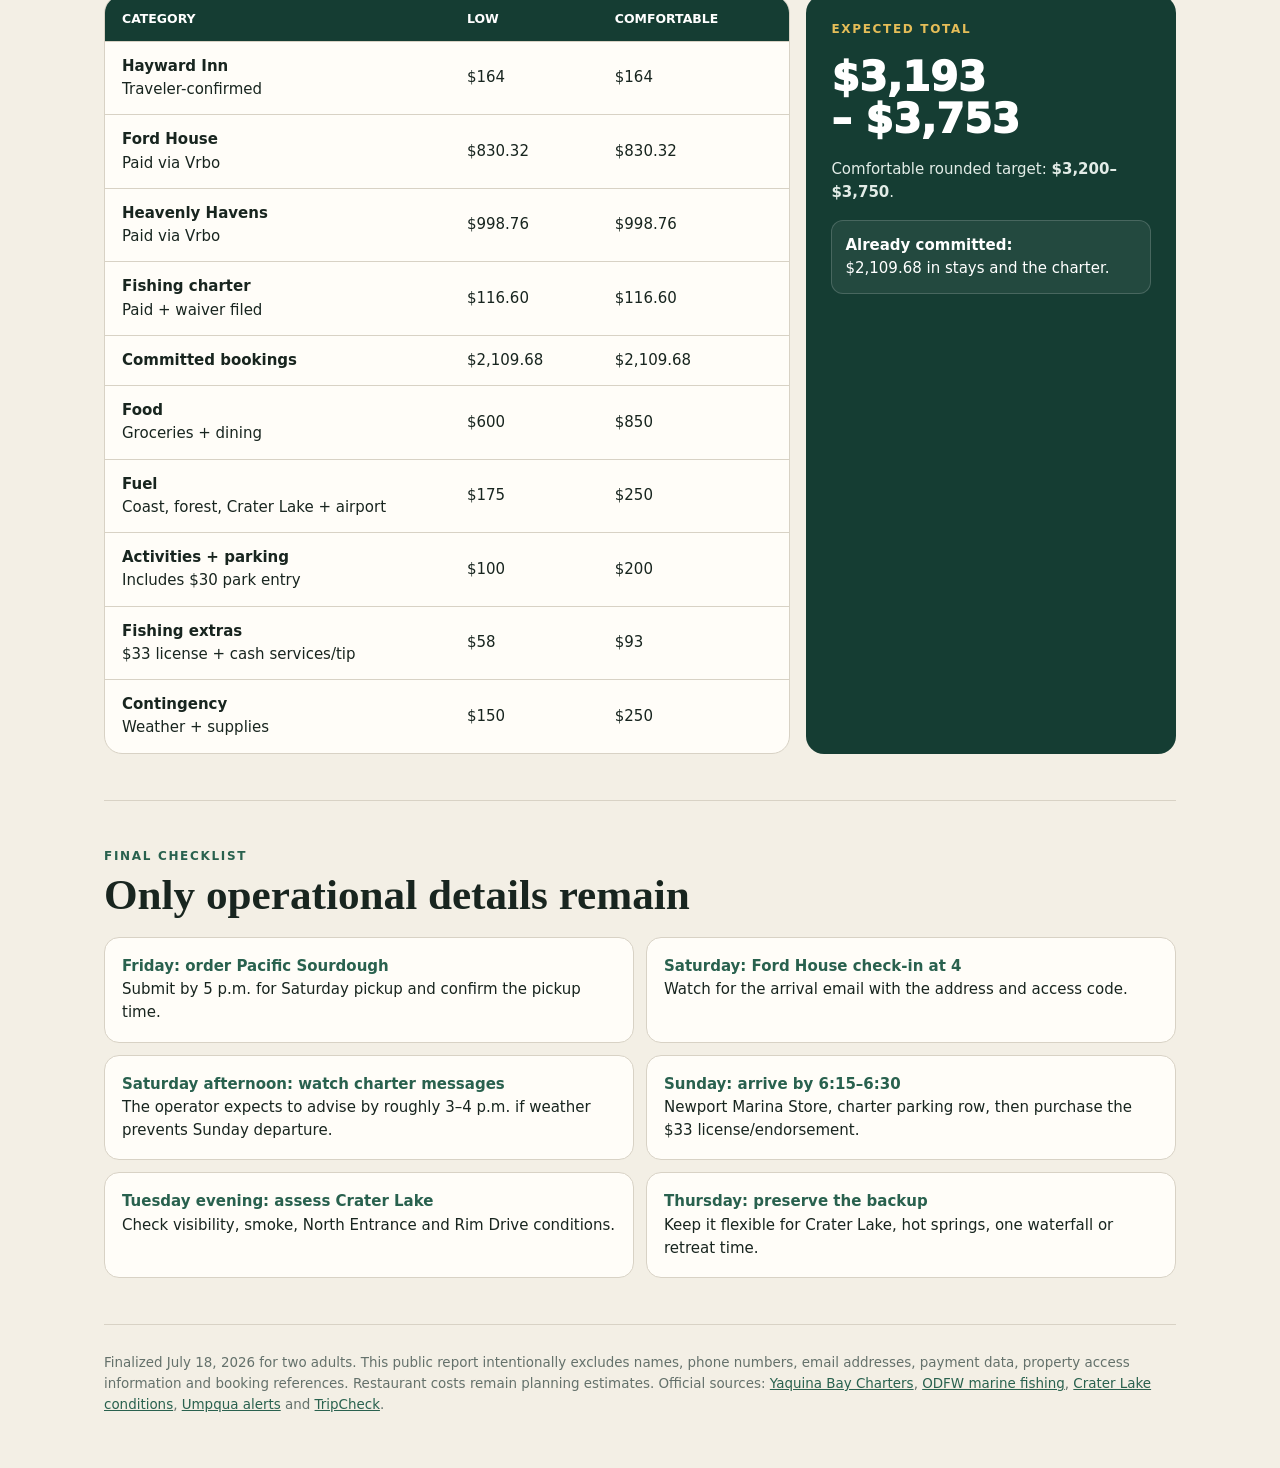
==== commit 1879d625: "Update Oregon guide to final booked itinerary Co-Authored-By: Claude Opus 4.8 <noreply@anthropic.com" ====
--- a/sites/oregon/index.html
+++ b/sites/oregon/index.html
@@ -1,46 +1,39 @@
-<!doctype html><html lang="en"><head><meta charset="utf-8"><meta name="viewport" content="width=device-width,initial-scale=1"><title>Oregon Coast + North Umpqua — Complete Trip Guide</title><style>
-:root{--forest:#163d33;--pine:#29614e;--sand:#f3efe5;--paper:#fffdf8;--ink:#18251f;--muted:#64716b;--line:#d8d2c5;--sun:#e5bd58;--rust:#b65a3a;--mist:#e4eee9}*{box-sizing:border-box}html{scroll-behavior:smooth}body{margin:0;background:var(--sand);color:var(--ink);font:15px/1.55 Inter,system-ui,-apple-system,"Segoe UI",sans-serif}.wrap{max-width:1120px;margin:auto;padding:24px}.hero{min-height:510px;border-radius:30px;display:flex;align-items:flex-end;padding:48px;color:#fff;background:linear-gradient(115deg,rgba(9,42,34,.96),rgba(18,58,46,.5)),url('https://images.trvl-media.com/lodging/96000000/95070000/95067700/95067640/e62f9fb4.jpg') center/cover;box-shadow:0 20px 55px #253b3026}.hero>div{max-width:780px}.eye{text-transform:uppercase;letter-spacing:.14em;font-size:.75rem;font-weight:900;color:var(--sun)}h1{font:700 clamp(2.7rem,7vw,5.4rem)/.98 Georgia,serif;margin:12px 0}.hero p{font-size:1.08rem;max-width:720px}.chips,.nav,.tags{display:flex;flex-wrap:wrap;gap:8px}.chip{padding:7px 12px;border-radius:99px;border:1px solid #ffffff45;background:#ffffff18;font-weight:800}.nav{padding-top:15px}.nav a{padding:8px 12px;border-radius:99px;border:1px solid var(--line);background:var(--paper);color:var(--pine);text-decoration:none;font-weight:850}section{padding:46px 0;border-bottom:1px solid var(--line)}h2{font:700 clamp(1.8rem,4vw,2.7rem)/1.08 Georgia,serif;margin:7px 0 18px}.lead{color:var(--muted);max-width:820px;margin:-7px 0 24px}.grid3{display:grid;grid-template-columns:repeat(3,1fr);gap:15px}.card,.day,.box,.rest{background:var(--paper);border:1px solid var(--line);border-radius:18px;box-shadow:0 8px 24px #2d413610}.stay{padding:22px;display:flex;flex-direction:column}.date{font-size:.76rem;text-transform:uppercase;letter-spacing:.1em;font-weight:900;color:var(--pine)}h3{font:700 1.28rem/1.2 Georgia,serif}.stay h3{font-size:1.45rem;margin:8px 0}.price{font-size:2.1rem;font-weight:950}.sub{font-size:.85rem;color:var(--muted)}ul{padding-left:19px}.stay ul{flex:1}.btn{display:block;text-align:center;text-decoration:none;color:#fff;background:var(--pine);padding:11px;border-radius:11px;font-weight:850}.btn.rust{background:var(--rust)}.note{padding:18px 20px;border-left:6px solid var(--rust);background:#fff4e9;border-radius:0 15px 15px 0;margin-top:17px}.timeline{display:grid;gap:10px}.day{display:grid;grid-template-columns:160px 1fr;gap:20px;padding:18px 20px}.day b{color:var(--pine)}.day h3{font-family:inherit;font-size:1.02rem;margin:0 0 4px}.day p{margin:0;color:#45534c}.feature{display:grid;grid-template-columns:1.05fr .95fr;gap:20px}.photo{min-height:400px;border-radius:22px;overflow:hidden;position:relative;background:#ccd8d1}.photo img{width:100%;height:100%;object-fit:cover;display:block}.cap{position:absolute;left:12px;bottom:12px;padding:7px 10px;border-radius:9px;background:#102d25df;color:#fff;font-size:.75rem}.cap a{color:#fff}.dark{padding:28px;border-radius:22px;background:var(--forest);color:#fff}.dark h2{margin:8px 0 12px}.dark p{color:#dfebe5}.live{padding:14px;border:1px solid #ffffff2b;background:#ffffff11;border-radius:13px;margin:17px 0}.live b{color:var(--sun)}.options,.tips,.split{display:grid;gap:13px;margin-top:16px}.options{grid-template-columns:repeat(3,1fr)}.tips{grid-template-columns:repeat(3,1fr)}.split{grid-template-columns:repeat(2,1fr)}.box{padding:18px}.box h3{margin:2px 0 7px}.box p{margin:0;color:#4c5a53}.tip{padding:16px;background:var(--mist);border:1px solid var(--line);border-radius:15px}.tip b{display:block}.region{margin:32px 0}.region-head{display:flex;justify-content:space-between;align-items:end;gap:14px;margin-bottom:13px}.region-head h3{font-size:1.55rem;margin:0}.route{font-size:.85rem;color:var(--muted)}.rests{display:grid;grid-template-columns:repeat(3,1fr);gap:13px}.rest{overflow:hidden;display:flex;flex-direction:column}.rest.pick{border:2px solid var(--sun)}.rest img{width:100%;height:160px;object-fit:cover;background:#d5ddd8}.rest-body{padding:16px;display:flex;flex-direction:column;flex:1}.rest h4{font-size:1.04rem;margin:0 0 5px}.rest p{margin:0 0 11px;color:#526059}.tags{margin-top:auto}.tag{padding:5px 8px;border-radius:99px;background:var(--mist);color:var(--pine);font-size:.72rem;font-weight:850}.rest a,.tip a{color:var(--pine);font-weight:850;text-decoration:none}.schedule{display:grid;grid-template-columns:repeat(4,1fr);gap:10px;margin-top:17px}.schedule div{padding:15px;background:var(--paper);border:1px solid var(--line);border-radius:15px}.schedule b{display:block;color:var(--pine);font-size:.77rem;text-transform:uppercase;letter-spacing:.07em}.budget{display:grid;grid-template-columns:1.3fr .7fr;gap:16px}.table{overflow:hidden;background:var(--paper);border:1px solid var(--line);border-radius:18px}.row{display:grid;grid-template-columns:1.7fr .65fr .75fr;gap:10px;padding:13px 17px;border-bottom:1px solid var(--line);align-items:center}.row:last-child{border:0}.row.head{background:var(--forest);color:#fff;font-size:.78rem;font-weight:900;text-transform:uppercase}.row strong{display:block}.total{padding:25px;border-radius:18px;background:var(--forest);color:#fff}.grand{font-size:2.5rem;font-weight:950;line-height:1.05;margin:18px 0}.total p{color:#e2ece7}.mini{padding:13px;border:1px solid #ffffff2b;background:#ffffff10;border-radius:12px}.checks{display:grid;grid-template-columns:repeat(2,1fr);gap:12px}.check{padding:17px;background:var(--paper);border:1px solid var(--line);border-radius:15px}.check b{display:block;color:var(--pine)}footer{padding:28px 0;color:var(--muted);font-size:.84rem}footer a{color:var(--pine)}@media(max-width:850px){.wrap{padding:14px}.hero{min-height:470px;padding:28px}.grid3,.feature,.options,.tips,.split,.rests,.budget{grid-template-columns:1fr}.day{grid-template-columns:1fr}.photo{min-height:300px}.schedule{grid-template-columns:1fr 1fr}.row{font-size:.86rem}}@media(max-width:520px){.schedule,.checks{grid-template-columns:1fr}}
+<!doctype html><html lang="en"><head><meta charset="utf-8"><meta name="viewport" content="width=device-width,initial-scale=1"><meta name="description" content="Booked Oregon Coast and North Umpqua itinerary, August 14–21, 2026"><title>Oregon Coast + North Umpqua — Booked Itinerary</title><style>
+:root{--forest:#153d33;--pine:#29614e;--sand:#f3efe5;--paper:#fffdf8;--ink:#18251f;--muted:#64716b;--line:#d8d2c5;--sun:#e5bd58;--rust:#b65a3a;--mist:#e4eee9;--ok:#2e7d56}*{box-sizing:border-box}html{scroll-behavior:smooth}body{margin:0;background:var(--sand);color:var(--ink);font:15px/1.55 Inter,system-ui,-apple-system,"Segoe UI",sans-serif}.wrap{max-width:1120px;margin:auto;padding:24px}.hero{min-height:520px;border-radius:30px;display:flex;align-items:flex-end;padding:48px;color:#fff;background:linear-gradient(115deg,rgba(9,42,34,.96),rgba(18,58,46,.48)),url('https://images.trvl-media.com/lodging/96000000/95070000/95067700/95067640/e62f9fb4.jpg') center/cover;box-shadow:0 20px 55px #253b3026}.hero>div{max-width:790px}.eye{text-transform:uppercase;letter-spacing:.14em;font-size:.75rem;font-weight:900;color:var(--sun)}h1{font:700 clamp(2.7rem,7vw,5.4rem)/.98 Georgia,serif;margin:12px 0}.hero p{font-size:1.1rem;max-width:730px}.chips,.nav,.tags{display:flex;flex-wrap:wrap;gap:8px}.chip{padding:7px 12px;border-radius:99px;border:1px solid #ffffff45;background:#ffffff18;font-weight:800}.nav{padding-top:15px}.nav a{padding:8px 12px;border-radius:99px;border:1px solid var(--line);background:var(--paper);color:var(--pine);text-decoration:none;font-weight:850}section{padding:46px 0;border-bottom:1px solid var(--line)}h2{font:700 clamp(1.8rem,4vw,2.7rem)/1.08 Georgia,serif;margin:7px 0 18px}.lead{color:var(--muted);max-width:830px;margin:-7px 0 24px}.grid3,.restaurants,.tips{display:grid;grid-template-columns:repeat(3,1fr);gap:14px}.card,.day,.box,.restaurant{background:var(--paper);border:1px solid var(--line);border-radius:18px;box-shadow:0 8px 24px #2d413610}.stay{padding:22px;display:flex;flex-direction:column}.date{font-size:.76rem;text-transform:uppercase;letter-spacing:.1em;font-weight:900;color:var(--pine)}h3{font:700 1.28rem/1.2 Georgia,serif}.stay h3{font-size:1.45rem;margin:8px 0}.price{font-size:2.1rem;font-weight:950}.sub{font-size:.85rem;color:var(--muted)}ul{padding-left:19px}.stay ul{flex:1}.btn{display:block;text-align:center;text-decoration:none;color:#fff;background:var(--pine);padding:11px;border-radius:11px;font-weight:850}.btn.rust{background:var(--rust)}.status{display:inline-flex;align-items:center;gap:6px;padding:5px 9px;border-radius:99px;background:#dff2e7;color:#1c6744;font-weight:900;font-size:.74rem}.note{padding:18px 20px;border-left:6px solid var(--ok);background:#ecf7f0;border-radius:0 15px 15px 0;margin-top:17px}.timeline{display:grid;gap:10px}.day{display:grid;grid-template-columns:160px 1fr;gap:20px;padding:18px 20px}.day b{color:var(--pine)}.day h3{font-family:inherit;font-size:1.02rem;margin:0 0 4px}.day p{margin:0;color:#45534c}.feature{display:grid;grid-template-columns:1.05fr .95fr;gap:20px}.photo{min-height:410px;border-radius:22px;overflow:hidden;position:relative;background:#ccd8d1}.photo img{width:100%;height:100%;object-fit:cover;display:block}.cap{position:absolute;left:12px;bottom:12px;padding:7px 10px;border-radius:9px;background:#102d25df;color:#fff;font-size:.75rem}.cap a{color:#fff}.dark{padding:28px;border-radius:22px;background:var(--forest);color:#fff}.dark h2{margin:8px 0 12px}.dark p{color:#dfebe5}.confirm{padding:14px;border:1px solid #ffffff2b;background:#ffffff11;border-radius:13px;margin:17px 0}.confirm b{color:var(--sun)}.detail-grid{display:grid;grid-template-columns:repeat(2,1fr);gap:13px;margin-top:16px}.box{padding:18px}.box h3{margin:2px 0 7px}.box p{margin:0;color:#4c5a53}.tip{padding:16px;background:var(--mist);border:1px solid var(--line);border-radius:15px}.tip b{display:block}.schedule{display:grid;grid-template-columns:repeat(4,1fr);gap:10px;margin-top:17px}.schedule div{padding:15px;background:var(--paper);border:1px solid var(--line);border-radius:15px}.schedule b{display:block;color:var(--pine);font-size:.77rem;text-transform:uppercase;letter-spacing:.07em}.region{margin:32px 0}.region-head{display:flex;justify-content:space-between;align-items:end;gap:14px;margin-bottom:13px}.region-head h3{font-size:1.55rem;margin:0}.route{font-size:.85rem;color:var(--muted)}.restaurant{overflow:hidden;display:flex;flex-direction:column}.restaurant.pick{border:2px solid var(--sun)}.restaurant img{width:100%;height:160px;object-fit:cover;background:#d5ddd8}.restaurant-body{padding:16px;display:flex;flex-direction:column;flex:1}.restaurant h4{font-size:1.04rem;margin:0 0 5px}.restaurant p{margin:0 0 11px;color:#526059}.tags{margin-top:auto}.tag{padding:5px 8px;border-radius:99px;background:var(--mist);color:var(--pine);font-size:.72rem;font-weight:850}.restaurant a,.tip a{color:var(--pine);font-weight:850;text-decoration:none}.budget{display:grid;grid-template-columns:1.3fr .7fr;gap:16px}.table{overflow:hidden;background:var(--paper);border:1px solid var(--line);border-radius:18px}.row{display:grid;grid-template-columns:1.7fr .7fr .8fr;gap:10px;padding:13px 17px;border-bottom:1px solid var(--line);align-items:center}.row:last-child{border:0}.row.head{background:var(--forest);color:#fff;font-size:.78rem;font-weight:900;text-transform:uppercase}.row strong{display:block}.total{padding:25px;border-radius:18px;background:var(--forest);color:#fff}.grand{font-size:2.5rem;font-weight:950;line-height:1.05;margin:18px 0}.total p{color:#e2ece7}.mini{padding:13px;border:1px solid #ffffff2b;background:#ffffff10;border-radius:12px}.checks{display:grid;grid-template-columns:repeat(2,1fr);gap:12px}.check{padding:17px;background:var(--paper);border:1px solid var(--line);border-radius:15px}.check b{display:block;color:var(--pine)}footer{padding:28px 0;color:var(--muted);font-size:.84rem}footer a{color:var(--pine)}@media(max-width:850px){.wrap{padding:14px}.hero{min-height:470px;padding:28px}.grid3,.feature,.detail-grid,.restaurants,.tips,.budget{grid-template-columns:1fr}.day{grid-template-columns:1fr}.photo{min-height:300px}.schedule{grid-template-columns:1fr 1fr}.row{font-size:.86rem}}@media(max-width:520px){.schedule,.checks{grid-template-columns:1fr}}
 </style></head><body><main class="wrap">
-<header class="hero"><div><div class="eye">Complete itinerary · two adults</div><h1>Coast quiet.<br>River wild.</h1><p>Eugene, Ford House, a private North Umpqua river retreat, Sunday rockfishing and a weather-smart Crater Lake day—organized into one final guide.</p><div class="chips"><span class="chip">Aug 14–21, 2026</span><span class="chip">7 nights</span><span class="chip">Private stays</span><span class="chip">Flights + car booked</span></div></div></header>
-<nav class="nav"><a href="#stays">Stays</a><a href="#route">Itinerary</a><a href="#fishing">Fishing</a><a href="#crater">Crater Lake</a><a href="#food">Restaurants</a><a href="#budget">Budget</a></nav>
+<header class="hero"><div><div class="eye">Final booked itinerary · two adults</div><h1>Coast quiet.<br>River wild.</h1><p>Every reservation is complete: Eugene, Ford House, Heavenly Havens on the North Umpqua and a Sunday morning rockfish charter from Newport.</p><div class="chips"><span class="chip">Aug 14–21, 2026</span><span class="chip">7 nights</span><span class="chip">All bookings complete</span><span class="chip">Flights + car booked</span></div></div></header>
+<nav class="nav"><a href="#bookings">Bookings</a><a href="#route">Itinerary</a><a href="#fishing">Fishing</a><a href="#crater">Crater Lake</a><a href="#food">Restaurants</a><a href="#budget">Budget</a></nav>
 
-<section id="stays"><div class="eye" style="color:var(--pine)">Selected lodging</div><h2>Three stays · $1,892 all-in</h2><div class="grid3">
-<article class="card stay"><div class="date">Aug 14–15 · Eugene</div><h3>Hayward Inn</h3><div class="price">$164</div><div class="sub">1 night · Expedia total</div><ul><li>9.0/10 from 3,039 reviews</li><li>Easy arrival and grocery night</li></ul><a class="btn" href="https://www.expedia.com/.h22868.Hotel-Information?chkin=2026-08-14&amp;chkout=2026-08-15&amp;rm1=a2">Open Expedia</a></article>
-<article class="card stay"><div class="date">Aug 15–17 · Waldport</div><h3>Ford House</h3><div class="price">$729</div><div class="sub">2 nights · Vrbo/Expedia total</div><ul><li>Entire 3-bedroom oceanfront home</li><li>Renamed “Private, Wooded Oceanfront Home…”</li><li>Displayed rate is non-refundable</li></ul><a class="btn rust" href="https://www.vrbo.com/9726047ha?startDate=2026-08-15&amp;endDate=2026-08-17&amp;rm1=a2">Open Ford House</a></article>
-<article class="card stay"><div class="date">Aug 17–21 · North Umpqua</div><h3>Private river retreat + hot tub</h3><div class="price">$999</div><div class="sub">4 nights · Expedia total</div><ul><li>Private riverfront couples retreat</li><li>Hot tub and outdoor shower</li><li>10.0/10 from 100 reviews</li></ul><a class="btn" href="https://www.expedia.com/.h95067640.Hotel-Information?chkin=2026-08-17&amp;chkout=2026-08-21&amp;rm1=a2">Open Expedia</a></article>
-</div><div class="note"><b>Ford House:</b> the renamed listing identifies the home as Ford House. Confirm that checkout still shows $729 including all fees and review the non-refundable policy before paying.</div></section>
+<section id="bookings"><div class="eye" style="color:var(--pine)">Confirmed reservations</div><h2>Four bookings · $2,109.68 committed</h2><p class="lead">Customer-paid totals from the confirmation emails are used where available. Personal contact details and booking references are deliberately omitted from this public page.</p><div class="grid3">
+<article class="card stay"><div><span class="status">✓ BOOKED</span></div><div class="date" style="margin-top:10px">Aug 14–15 · Eugene</div><h3>Hayward Inn</h3><div class="price">$164</div><div class="sub">1 night · traveler-confirmed total</div><ul><li>Easy arrival night</li><li>Grocery and trail-supply stop</li><li>Confirmation not present in connected Gmail</li></ul><a class="btn" href="https://www.expedia.com/.h22868.Hotel-Information?chkin=2026-08-14&amp;chkout=2026-08-15&amp;rm1=a2">Property page</a></article>
+<article class="card stay"><div><span class="status">✓ PAID</span></div><div class="date" style="margin-top:10px">Aug 15–17 · Waldport</div><h3>Ford House</h3><div class="price">$830.32</div><div class="sub">2 nights · customer-paid Vrbo total</div><ul><li>Check-in Saturday at 4 p.m.</li><li>Check-out Monday at 10 a.m.</li><li>Private oceanfront home</li></ul><a class="btn rust" href="https://www.vrbo.com/9726047ha?startDate=2026-08-15&amp;endDate=2026-08-17&amp;rm1=a2">Property page</a></article>
+<article class="card stay"><div><span class="status">✓ PAID</span></div><div class="date" style="margin-top:10px">Aug 17–21 · Glide</div><h3>Heavenly Havens</h3><div class="price">$998.76</div><div class="sub">4 nights · customer-paid Vrbo total</div><ul><li>Private river retreat + hot tub</li><li>North Umpqua forest base</li><li>50% refund deadline: Aug. 10</li></ul><a class="btn" href="https://www.expedia.com/.h95067640.Hotel-Information?chkin=2026-08-17&amp;chkout=2026-08-21&amp;rm1=a2">Property page</a></article>
+</div><div class="note"><b>Fishing is booked, paid and waiver-complete:</b> Half Day Near Shore Rock Fish &amp; Lingcod, Sunday Aug. 16 from 7 a.m.–noon, one adult, $116.60 total. The Smartwaiver confirmation says the contract is signed and filed.</div></section>
 
-<section id="route"><div class="eye" style="color:var(--pine)">Day by day</div><h2>The final route</h2><div class="timeline">
-<article class="day"><div><b>FRI · AUG 14</b><br>Eugene</div><div><h3>Land, settle in, stock up</h3><p>Collect the car, check into Hayward Inn and buy water, breakfasts and trail snacks. Dinner at Sabai or 5th Street Public Market.</p></div></article>
-<article class="day"><div><b>SAT · AUG 15</b><br>Eugene → Waldport</div><div><h3>Pacific Sourdough + Ford House</h3><p>Drive to Waldport and collect a prepaid Pacific Sourdough order before its Saturday closing time. Settle into Ford House; Grand Central Pizza makes an easy arrival dinner.</p></div></article>
-<article class="day"><div><b>SUN · AUG 16</b><br>Newport + coast</div><div><h3>Rockfish charter + Traci’s morning</h3><p>One-person Yaquina Bay charter from 7 a.m.–noon. Traci chooses a private Ford House morning, Bread &amp; Roses plus the 804 Trail, or a Newport aquarium morning. Reunite for a gentle Cape Perpetua afternoon.</p></div></article>
-<article class="day"><div><b>MON · AUG 17</b><br>Waldport → Glide</div><div><h3>Scenic transfer</h3><p>Follow US-101 to Reedsport, stop at Highwater Café, then turn inland. Buy groceries before leaving Roseburg and finish with the retreat hot tub.</p></div></article>
+<section id="route"><div class="eye" style="color:var(--pine)">Day by day</div><h2>The final itinerary</h2><div class="timeline">
+<article class="day"><div><b>FRI · AUG 14</b><br>Eugene</div><div><h3>Land, settle in, stock up</h3><p>Collect the rental car, check into Hayward Inn and buy water, breakfasts and trail snacks. Dinner at Sabai or 5th Street Public Market.</p></div></article>
+<article class="day"><div><b>SAT · AUG 15</b><br>Eugene → Waldport</div><div><h3>Pacific Sourdough + Ford House</h3><p>Collect the prepaid Pacific Sourdough order before closing. Ford House check-in begins at 4 p.m.; Grand Central Pizza is an easy arrival dinner.</p></div></article>
+<article class="day"><div><b>SUN · AUG 16</b><br>Newport + coast</div><div><h3>Booked rockfish charter</h3><p>Check in at Newport Marina Store between 6:15 and 6:30 a.m.; boat departs at 7 and returns around noon. Traci chooses Ford House, Yachats and the 804 Trail, or Newport Aquarium. Reunite for a gentle afternoon.</p></div></article>
+<article class="day"><div><b>MON · AUG 17</b><br>Waldport → Glide</div><div><h3>Check out at 10 + scenic transfer</h3><p>Leave Ford House by 10 a.m., follow US-101 to Reedsport, stop at Highwater Café, then turn inland. Buy groceries before leaving Roseburg and finish at Heavenly Havens.</p></div></article>
 <article class="day"><div><b>TUE · AUG 18</b><br>Lower North Umpqua</div><div><h3>Glide-area sampler</h3><p>Colliding Rivers, Deadline Falls and Susan Creek Falls make a flexible lower-mileage forest day.</p></div></article>
 <article class="day"><div><b>WED · AUG 19</b><br>Crater Lake</div><div><h3>Primary Crater Lake day</h3><p>Leave around 6:30–7 a.m. and allow roughly 2½ hours each way. Focus on Rim Village and open West Rim viewpoints.</p></div></article>
 <article class="day"><div><b>THU · AUG 20</b><br>Hot springs / backup</div><div><h3>Recovery day—or weather pivot</h3><p>Use today for Crater Lake if Wednesday is smoky or cloudy. Otherwise choose Umpqua Hot Springs if access is open, one waterfall, or a full retreat day.</p></div></article>
 <article class="day"><div><b>FRI · AUG 21</b><br>Glide → EUG</div><div><h3>Airport morning</h3><p>Leave around 8 a.m. for the 1 p.m.-ish flight, preserving time for fuel, rental return and security.</p></div></article>
 </div></section>
 
-<section id="fishing"><div class="feature"><div class="photo"><img src="https://yaquinabaycharters.com/wp-content/uploads/sites/6230/2023/02/Half-Day-Near-Shore-Rock-Fish-Lingcod-image-2.jpg?resize=900%2C600&amp;zoom=2" alt="Angler holding a fish on a Yaquina Bay charter boat"><div class="cap">Photo: <a href="https://yaquinabaycharters.com/fishing-charters/half-day-rockfish-lingcod-fishing/">Yaquina Bay Charters</a></div></div><div class="dark"><div class="eye">Sunday · Aug 16</div><h2>Nearshore rockfish + lingcod</h2><p>The best Brookings-style match near Waldport launches from Newport, about 20–25 minutes north. No comparable ocean rockfish charter departing Waldport itself was verified.</p><div class="live"><b>LIVE CALENDAR · CHECKED JULY 18</b><br>Sunday, Aug. 16 · <b>7:00 a.m.–12:00 p.m.</b><br><b>$110 for one adult</b></div><a class="btn rust" href="https://fareharbor.com/embeds/book/yaquinabaycharters/items/13933/calendar/?ref=https%3A%2F%2Fyaquinabaycharters.com">Check the live calendar</a></div></div>
-<div class="options"><article class="box"><div class="date">Primary choice</div><h3>Yaquina Bay Charters</h3><p><b>$110 · 5 hours · Newport.</b> Nearshore light-tackle rockfish and lingcod; bait and tackle included. The live date and time are currently displayed.</p><p><a class="btn" style="margin-top:12px" href="https://yaquinabaycharters.com/fishing-charters/half-day-rockfish-lingcod-fishing/">Trip details</a></p></article><article class="box"><div class="date">Value backup</div><h3>Newport Tradewinds</h3><p><b>$100 · 5 hours · Newport.</b> Bottom fishing with bait, tackle and coffee. Phone 541-265-2101 to confirm the Aug. 16 departure and one-person availability.</p><p><a class="btn" style="margin-top:12px" href="https://www.newporttradewinds.com/fishing-charter-rates">Rates + contact</a></p></article><article class="box"><div class="date">Farther backup</div><h3>Dockside Charters</h3><p><b>$100 · 5 hours · Depoe Bay.</b> Inshore rockfish and lingcod; crabbing add-on is $30. Allow about an hour from Waldport.</p><p><a class="btn" style="margin-top:12px" href="https://www.docksidedepoebay.com/rates.php">2026 rates</a></p></article></div>
-<div class="tips"><div class="tip"><b>Timing</b>Leave Ford House around 6 a.m. and aim for the marina by 6:30. Confirm the operator’s exact check-in time.</div><div class="tip"><b>License</b>An Oregon angling license is required. Buy ahead or confirm on-site purchase; Dockside lists a one-day angling/shellfish combination at $33.</div><div class="tip"><b>Bring</b>Warm layers, rain shell, gloves, closed-toe non-slip shoes, water, lunch, sunglasses and sunscreen. Leave the catch cooler in the vehicle.</div><div class="tip"><b>Weather</b>Ocean and bar conditions can cancel departures. Keep Sunday afternoon flexible and monitor the operator’s calls or email.</div><div class="tip"><b>Catch</b>Ask about cleaning fees and ice. Check Ford House refrigerator/freezer space before deciding how much fish to retain.</div><div class="tip"><b>Motion comfort</b>If susceptible to seasickness, make a prevention plan before the trip rather than waiting until aboard.</div></div>
-<div class="split"><article class="box"><div class="date">Traci A · maximum quiet</div><h3>Ford House solo morning</h3><p>The angler keeps the car. Traci sleeps in, enjoys Saturday’s sourdough, has the oceanfront home to herself and walks the beach only when conditions are safe. Reunite around 12:30.</p></article><article class="box"><div class="date">Traci B · Yachats</div><h3>Bread &amp; Roses + 804 Trail</h3><p>After the Newport drop-off, drive back for Bread &amp; Roses at 9, then walk an easy portion of the 804 Trail at Smelt Sands. Leave Yachats around 11:10 for the noon marina pickup.</p></article><article class="box"><div class="date">Traci C · Newport</div><h3>Oregon Coast Aquarium</h3><p>Stay near the charter marina, enjoy coffee and the bayfront, then visit the aquarium when it opens at 10. It avoids a second round trip; verify seasonal hours and ticket requirements.</p></article><article class="box"><div class="date">Together again</div><h3>Gentle Cape Perpetua afternoon</h3><p>Have lunch after the boat returns, pause at Ford House, then choose only easy viewpoints. Skip the longer hike if the early start or ocean motion has taken its toll.</p></article></div></section>
+<section id="fishing"><div class="feature"><div class="photo"><img src="https://yaquinabaycharters.com/wp-content/uploads/sites/6230/2023/02/Half-Day-Near-Shore-Rock-Fish-Lingcod-image-2.jpg?resize=900%2C600&amp;zoom=2" alt="Angler holding a fish on a Yaquina Bay charter boat"><div class="cap">Photo: <a href="https://yaquinabaycharters.com/fishing-charters/half-day-rockfish-lingcod-fishing/">Yaquina Bay Charters</a></div></div><div class="dark"><div class="eye">Paid $116.60 · waiver filed</div><h2>Near Shore Rock Fish &amp; Lingcod</h2><p><b>Sunday, Aug. 16 · 7 a.m.–noon</b><br>One adult · five-hour trip</p><div class="confirm"><b>CHECK IN 6:15–6:30 A.M.</b><br>Newport Marina Store<br>2128 SE Marine Science Drive<br>Newport, OR 97365</div><p>The published 7 a.m. time is departure. The operator requests arrival 30–45 minutes early.</p><a class="btn rust" href="https://www.google.com/maps/dir/?api=1&amp;destination=2128+SE+Marine+Science+Drive%2CNewport%2COR%2C97365%2CUS">Directions to check-in</a></div></div>
+<div class="detail-grid"><article class="box"><div class="date">Parking</div><h3>Charter row by the store</h3><p>Park in the CHARTER row directly north of the store entrance. Avoid Long Term/Moorage spaces. Free passes are limited to the first 25 vehicles; otherwise buy the $9 Port pass or use legal street parking. Boats are on G dock.</p></article><article class="box"><div class="date">Weather</div><h3>Watch your phone Saturday</h3><p>If conditions prevent departure, the office expects to contact guests by roughly 3–4 p.m. the day before. Departure and return times can shift.</p></article><article class="box"><div class="date">License</div><h3>Buy at check-in</h3><p>One-day angling license including shellfish: $29. Required 2026 Ocean Endorsement: $4 daily. Total: $33.</p></article><article class="box"><div class="date">Catch services · cash</div><h3>Cleaning at the marina</h3><p>Rockfish $2 each, lingcod $4 each or more for extra-large fish, and clean/cook crab $2 each. Independent workers set the final prices.</p></article></div>
+<div class="tips"><div class="tip"><b>Bring aboard</b>Small cooler with lunch, snacks and drinks; warm clothes, rain gear and closed-toe shoes.</div><div class="tip"><b>Leave in the car</b>Larger cooler for the catch. Bring cash for cleaning services.</div><div class="tip"><b>Do not bring</b>Glass bottles, sunflower seeds, hard alcohol, marijuana or other drugs.</div><div class="tip"><b>Traci: maximum quiet</b>Keep the car with the angler; sleep in and enjoy Ford House with breakfast from Saturday’s sourdough pickup.</div><div class="tip"><b>Traci: Yachats</b>After marina drop-off, choose Bread &amp; Roses at 9 and an easy portion of the 804 Trail.</div><div class="tip"><b>Traci: Newport</b>Stay nearby for coffee and the bayfront, then visit the aquarium when it opens at 10.</div></div></section>
 
-<section id="crater"><div class="feature"><div class="photo"><img src="https://www.nps.gov/common/uploads/structured_data/3C7B227E-1DD8-B71B-0BEECDD24771C381.jpg?width=1200&amp;height=900&amp;mode=crop&amp;quality=82&amp;format=webp" alt="Crater Lake and Wizard Island"><div class="cap">Photo: <a href="https://www.nps.gov/crla/">National Park Service</a></div></div><div class="dark"><div class="eye">Optional day trip</div><h2>Crater Lake: Wednesday first</h2><p>Budget about five hours of driving plus your time at the rim. Wednesday, Aug. 19 is the primary day; Thursday, Aug. 20 is the smoke and visibility backup.</p><div class="live"><b>GO / NO-GO RULE</b><br>Check visibility and roads Tuesday evening. If the lake is obscured, switch to Thursday.</div><p>No timed entry is currently required. Summer vehicle admission is $30. Cleetwood Cove is closed in 2026, so there are no boat tours, swimming or legal shore access.</p></div></div>
-<div class="schedule"><div><b>6:30–7 a.m.</b>Depart with a full tank, offline maps, water and layers.</div><div><b>9:30–10 a.m.</b>Use North Entrance if open; begin at Rim Village.</div><div><b>Late morning–2:30</b>Open West Rim viewpoints, short walk and packed lunch.</div><div><b>3–3:30 p.m.</b>Start back; aim for the retreat around 6–7.</div></div>
-<div class="tips"><div class="tip"><b>Roads are seasonal</b>Confirm the North Entrance and open Rim Drive segments before departure.</div><div class="tip"><b>Elevation</b>The rim is around 7,100 feet—cooler, windier and sunnier than Glide.</div><div class="tip"><b>Do not overpack it</b>Do not combine the full lake day with both Toketee and Watson Falls.</div></div></section>
+<section id="crater"><div class="feature"><div class="photo"><img src="https://www.nps.gov/common/uploads/structured_data/3C7B227E-1DD8-B71B-0BEECDD24771C381.jpg?width=1200&amp;height=900&amp;mode=crop&amp;quality=82&amp;format=webp" alt="Crater Lake and Wizard Island"><div class="cap">Photo: <a href="https://www.nps.gov/crla/">National Park Service</a></div></div><div class="dark"><div class="eye">Optional day trip</div><h2>Wednesday first, Thursday backup</h2><p>Budget about five hours of driving plus time at the rim. Check smoke, visibility and road status Tuesday evening; shift to Thursday when needed.</p><div class="confirm"><b>KEY FACTS</b><br>No timed entry currently required · $30 summer vehicle admission · Cleetwood Cove closed in 2026</div><p>No boat tours, swimming or legal shore access during the Cleetwood closure.</p></div></div><div class="schedule"><div><b>6:30–7 a.m.</b>Depart with full tank, offline maps, water and layers.</div><div><b>9:30–10 a.m.</b>Use North Entrance if open; begin at Rim Village.</div><div><b>Late morning–2:30</b>West Rim viewpoints, short walk and packed lunch.</div><div><b>3–3:30 p.m.</b>Start back; aim for the retreat around 6–7.</div></div></section>
 
-<section id="food"><div class="eye" style="color:var(--pine)">Eat along the route</div><h2>Restaurant shortlist</h2><p class="lead">The mix is deliberately light on seafood. Dollar ranges are planning estimates for two before alcohol and tip.</p>
-<div class="region"><div class="region-head"><div><div class="date">Eugene</div><h3>Arrival dinner</h3></div><div class="route">Reserve Sabai if arrival time is predictable</div></div><div class="rests"><article class="rest pick"><img src="https://images.squarespace-cdn.com/content/v1/69b9c29b37f8de0b3c299058/47ff65fa-ad71-4056-9403-8c586f042b1a/Sabai0326_7.jpg?format=750w" alt="Thai dish at Sabai"><div class="rest-body"><h4>★ Sabai Café &amp; Bar</h4><p>Polished Thai/Pacific Rim with plenty of non-seafood choices.</p><div class="tags"><span class="tag">Thai</span><span class="tag">$55–85</span><span class="tag">Reserve</span></div><p><a href="https://www.sabaieugene.com/">Official site →</a></p></div></article><article class="rest"><div class="rest-body"><h4>Osteria DOP</h4><p>Wood-fired pizza and handmade pasta; relaxed but special.</p><div class="tags"><span class="tag">Italian</span><span class="tag">$45–75</span></div><p><a href="https://www.osteriadop.com/">Official site →</a></p></div></article><article class="rest"><div class="rest-body"><h4>5th Street Public Market</h4><p>Flexible fallback with several restaurants and casual counters.</p><div class="tags"><span class="tag">Multiple cuisines</span><span class="tag">$–$$</span></div><p><a href="https://www.eugenecascadescoast.org/listing/5th-street-public-market/371/">Visitor guide →</a></p></div></article></div></div>
+<section id="food"><div class="eye" style="color:var(--pine)">Eat along the route</div><h2>Restaurant shortlist</h2><p class="lead">Light on seafood, with Thai, Italian, pizza, Mexican, Indian, bakery and comfort-food options.</p>
+<div class="region"><div class="region-head"><div><div class="date">Eugene</div><h3>Arrival dinner</h3></div></div><div class="restaurants"><article class="restaurant pick"><img src="https://images.squarespace-cdn.com/content/v1/69b9c29b37f8de0b3c299058/47ff65fa-ad71-4056-9403-8c586f042b1a/Sabai0326_7.jpg?format=750w" alt="Thai dish at Sabai"><div class="restaurant-body"><h4>★ Sabai Café &amp; Bar</h4><p>Polished Thai/Pacific Rim with abundant non-seafood choices.</p><div class="tags"><span class="tag">Thai</span><span class="tag">$55–85 for two</span></div><p><a href="https://www.sabaieugene.com/">Official site →</a></p></div></article><article class="restaurant"><div class="restaurant-body"><h4>Osteria DOP</h4><p>Wood-fired pizza and handmade pasta.</p><div class="tags"><span class="tag">Italian</span><span class="tag">$45–75</span></div><p><a href="https://www.osteriadop.com/">Official site →</a></p></div></article><article class="restaurant"><div class="restaurant-body"><h4>5th Street Public Market</h4><p>Flexible arrival fallback with multiple restaurants.</p><p><a href="https://www.eugenecascadescoast.org/listing/5th-street-public-market/371/">Visitor guide →</a></p></div></article></div></div>
+<div class="region"><div class="region-head"><div><div class="date">Waldport + Yachats</div><h3>Coast favorites</h3></div><div class="route">Pacific Sourdough is a Saturday pickup</div></div><div class="restaurants"><article class="restaurant pick"><img src="https://153164733.cdn6.editmysite.com/uploads/1/5/3/1/153164733/UPPHUG65ZJPWZT3K6TPCULNT.jpeg?width=900" alt="Classic sourdough boule from Pacific Sourdough"><div class="restaurant-body"><h4>★ Pacific Sourdough</h4><p>Preorder Friday by 5 p.m. for Saturday pickup and verify the current window.</p><div class="tags"><span class="tag">Sourdough</span><span class="tag">$5–17</span></div><p><a href="https://www.pacificsourdough.com/visit-us/">Hours →</a> · <a href="https://pacificsourdough.square.site/">Preorder →</a></p></div></article><article class="restaurant pick"><img src="https://images.squarespace-cdn.com/content/v1/68c3142f82cbac64826b96de/b57db9d9-2d5e-496f-9f1a-9c58ef92b402/Dining.jpg" alt="Bakery dishes in Yachats"><div class="restaurant-body"><h4>★ Bread &amp; Roses</h4><p>Sunday pastries and breakfast fare; go near the 9 a.m. opening.</p><div class="tags"><span class="tag">Breakfast</span><span class="tag">$20–35</span></div><p><a href="https://www.bnrbakery.com/">Current hours →</a></p></div></article><article class="restaurant"><div class="restaurant-body"><h4>Grand Central Pizza</h4><p>Easy Waldport dinner for the Ford House arrival.</p><div class="tags"><span class="tag">Pizza</span><span class="tag">$35–55</span></div><p><a href="https://www.grand-central-pizza.com/">Official site →</a></p></div></article><article class="restaurant"><div class="restaurant-body"><h4>Ona Restaurant</h4><p>Nicer Yachats dinner with land and sea choices.</p><div class="tags"><span class="tag">Northwest</span><span class="tag">$75–115</span></div><p><a href="https://www.onarestaurant.com/">Official site →</a></p></div></article><article class="restaurant"><div class="restaurant-body"><h4>Beach Street Kitchen</h4><p>Scratch-made, lighter fare around Cape Perpetua.</p><div class="tags"><span class="tag">Seasonal</span><span class="tag">$40–70</span></div><p><a href="https://www.beachstreetkitchen.com/">Official site →</a></p></div></article><article class="restaurant"><div class="restaurant-body"><h4>Luna Sea Fish House</h4><p>Optional seafood-forward choice: local fish and chips.</p><div class="tags"><span class="tag">Seafood</span><span class="tag">$35–60</span></div><p><a href="https://www.visityachats.org/dining">Yachats dining →</a></p></div></article></div></div>
+<div class="region"><div class="region-head"><div><div class="date">Transfer + forest base</div><h3>Reedsport, Glide and Roseburg</h3></div></div><div class="restaurants"><article class="restaurant pick"><div class="restaurant-body"><h4>★ Highwater Café</h4><p>Best Monday route stop in Reedsport: breakfast, sandwiches and burritos.</p><p><a href="https://www.highwater.cafe/">Official site →</a></p></div></article><article class="restaurant pick"><div class="restaurant-body"><h4>★ 138 Grill</h4><p>Closest Glide fallback for burgers and comfort food; recheck hours.</p><p><a href="https://restaurantguru.com/138-Grill-Glide">Current listing →</a></p></div></article><article class="restaurant"><img src="https://assets.simpleviewinc.com/simpleview/image/fetch/c_limit,h_1200,q_75,w_1200/https://assets.dam.simpleviewinc.com/asset/61965527f44a4901893f4e54" alt="Pizza at Old Soul Pizza"><div class="restaurant-body"><h4>Old Soul Pizza</h4><p>Wood-fired Roseburg pizza, open Tuesday through Saturday.</p><p><a href="https://www.oldsoulpizza.com/">Current hours →</a></p></div></article><article class="restaurant"><div class="restaurant-body"><h4>La Cocina</h4><p>Mexican food with birria and vegetarian choices.</p><p><a href="https://www.lacocinaroseburg.com/">Official site →</a></p></div></article><article class="restaurant"><div class="restaurant-body"><h4>Shanti’s Indian</h4><p>Curries and vegetarian dishes for a change after trail food.</p><p><a href="https://shantisindianroseburg.com/">Official site →</a></p></div></article></div></div></section>
 
-<div class="region"><div class="region-head"><div><div class="date">Waldport + Yachats</div><h3>Coast favorites</h3></div><div class="route">Pacific Sourdough must be collected Saturday</div></div><div class="rests"><article class="rest pick"><img src="https://153164733.cdn6.editmysite.com/uploads/1/5/3/1/153164733/UPPHUG65ZJPWZT3K6TPCULNT.jpeg?width=900" alt="Classic sourdough boule from Pacific Sourdough"><div class="rest-body"><h4>★ Pacific Sourdough</h4><p>Waldport takeaway bakery for sourdough loaves, baguettes, scones and pastries. Official site lists Thu–Sat, 10–3; preorder by 5 p.m. the prior day and verify pickup time.</p><div class="tags"><span class="tag">Bakery</span><span class="tag">$5–17</span><span class="tag">Saturday pickup</span></div><p><a href="https://www.pacificsourdough.com/visit-us/">Hours →</a> · <a href="https://pacificsourdough.square.site/">Preorder →</a></p></div></article><article class="rest pick"><img src="https://images.squarespace-cdn.com/content/v1/68c3142f82cbac64826b96de/b57db9d9-2d5e-496f-9f1a-9c58ef92b402/Dining.jpg" alt="Bakery dishes in Yachats"><div class="rest-body"><h4>★ Bread &amp; Roses</h4><p>Sunday pastries and seasonal breakfast fare. Go near its 9 a.m. opening; it often sells out.</p><div class="tags"><span class="tag">Breakfast</span><span class="tag">$20–35</span><span class="tag">Sunday</span></div><p><a href="https://www.bnrbakery.com/">Current hours →</a></p></div></article><article class="rest"><div class="rest-body"><h4>Grand Central Pizza</h4><p>Casual Waldport dinner for Ford House arrival night.</p><div class="tags"><span class="tag">Pizza</span><span class="tag">$35–55</span></div><p><a href="https://www.grand-central-pizza.com/">Official site →</a></p></div></article><article class="rest"><div class="rest-body"><h4>Ona Restaurant</h4><p>Nicer Yachats dinner with both land and sea options.</p><div class="tags"><span class="tag">Northwest</span><span class="tag">$75–115</span></div><p><a href="https://www.onarestaurant.com/">Official site →</a></p></div></article><article class="rest"><div class="rest-body"><h4>Beach Street Kitchen</h4><p>Scratch-made, lighter fare around Cape Perpetua.</p><div class="tags"><span class="tag">Seasonal</span><span class="tag">$40–70</span></div><p><a href="https://www.beachstreetkitchen.com/">Official site →</a></p></div></article><article class="rest"><div class="rest-body"><h4>Luna Sea Fish House</h4><p>The deliberately seafood-forward option: casual local fish and chips.</p><div class="tags"><span class="tag">Seafood</span><span class="tag">$35–60</span><span class="tag">Optional</span></div><p><a href="https://www.visityachats.org/dining">Yachats dining →</a></p></div></article></div></div>
+<section id="budget"><div class="eye" style="color:var(--pine)">Reconciled budget</div><h2>Expected trip total: $3,193–$3,753</h2><p class="lead">Flights and the already-booked rental car remain excluded. Vrbo and charter amounts below use customer-paid figures from the Gmail confirmations.</p><div class="budget"><div class="table"><div class="row head"><span>Category</span><span>Low</span><span>Comfortable</span></div><div class="row"><span><strong>Hayward Inn</strong>Traveler-confirmed</span><span>$164</span><span>$164</span></div><div class="row"><span><strong>Ford House</strong>Paid via Vrbo</span><span>$830.32</span><span>$830.32</span></div><div class="row"><span><strong>Heavenly Havens</strong>Paid via Vrbo</span><span>$998.76</span><span>$998.76</span></div><div class="row"><span><strong>Fishing charter</strong>Paid + waiver filed</span><span>$116.60</span><span>$116.60</span></div><div class="row"><span><strong>Committed bookings</strong></span><span>$2,109.68</span><span>$2,109.68</span></div><div class="row"><span><strong>Food</strong>Groceries + dining</span><span>$600</span><span>$850</span></div><div class="row"><span><strong>Fuel</strong>Coast, forest, Crater Lake + airport</span><span>$175</span><span>$250</span></div><div class="row"><span><strong>Activities + parking</strong>Includes $30 park entry</span><span>$100</span><span>$200</span></div><div class="row"><span><strong>Fishing extras</strong>$33 license + cash services/tip</span><span>$58</span><span>$93</span></div><div class="row"><span><strong>Contingency</strong>Weather + supplies</span><span>$150</span><span>$250</span></div></div><aside class="total"><div class="eye">Expected total</div><div class="grand">$3,193<br>– $3,753</div><p>Comfortable rounded target: <b>$3,200–$3,750</b>.</p><div class="mini"><b>Already committed:</b><br>$2,109.68 in stays and the charter.</div></aside></div></section>
 
-<div class="region"><div class="region-head"><div><div class="date">Monday transfer</div><h3>Reedsport + Roseburg</h3></div><div class="route">Chosen for Monday operating hours</div></div><div class="rests"><article class="rest pick"><div class="rest-body"><h4>★ Highwater Café</h4><p>Reedsport breakfast all day, sandwiches, burritos and lighter choices.</p><div class="tags"><span class="tag">Best route fit</span><span class="tag">$25–45</span></div><p><a href="https://www.highwater.cafe/">Official site →</a></p></div></article><article class="rest"><div class="rest-body"><h4>Harbor Light</h4><p>Burgers, steak, chicken and ribs alongside seafood.</p><div class="tags"><span class="tag">American</span><span class="tag">$45–75</span></div><p><a href="https://www.harborlightrestaurant.com/">Official site →</a></p></div></article><article class="rest"><div class="rest-body"><h4>La Cocina</h4><p>Roseburg Mexican stop with birria and vegetarian options.</p><div class="tags"><span class="tag">Mexican</span><span class="tag">$35–55</span></div><p><a href="https://www.lacocinaroseburg.com/">Official site →</a></p></div></article></div></div>
-
-<div class="region"><div class="region-head"><div><div class="date">Glide + Roseburg</div><h3>Forest-base meals</h3></div><div class="route">The retreat kitchen remains most private and economical</div></div><div class="rests"><article class="rest pick"><div class="rest-body"><h4>★ 138 Grill</h4><p>Closest convenient Glide fallback for burgers and comfort food; recheck hours.</p><div class="tags"><span class="tag">Closest</span><span class="tag">$30–50</span></div><p><a href="https://restaurantguru.com/138-Grill-Glide">Current listing →</a></p></div></article><article class="rest"><img src="https://assets.simpleviewinc.com/simpleview/image/fetch/c_limit,h_1200,q_75,w_1200/https://assets.dam.simpleviewinc.com/asset/61965527f44a4901893f4e54" alt="Pizza at Old Soul Pizza"><div class="rest-body"><h4>Old Soul Pizza</h4><p>Wood-fired Roseburg pizza, open Tuesday through Saturday.</p><div class="tags"><span class="tag">Pizza</span><span class="tag">$40–65</span></div><p><a href="https://www.oldsoulpizza.com/">Current hours →</a></p></div></article><article class="rest"><div class="rest-body"><h4>Shanti’s Indian</h4><p>Curries and vegetarian choices for a change after trail food.</p><div class="tags"><span class="tag">Indian</span><span class="tag">$40–70</span></div><p><a href="https://shantisindianroseburg.com/">Official site →</a></p></div></article></div></div></section>
-
-<section id="budget"><div class="eye" style="color:var(--pine)">Final budget</div><h2>With fishing: $3,082–$3,642</h2><p class="lead">Flights and the already-booked rental car are excluded. The fishing allowance includes one $110 seat, license, basic catch handling and a reasonable crew tip.</p><div class="budget"><div class="table"><div class="row head"><span>Category</span><span>Low</span><span>Comfortable</span></div><div class="row"><span><strong>Hayward Inn</strong>1 night</span><span>$164</span><span>$164</span></div><div class="row"><span><strong>Ford House</strong>2 nights</span><span>$729</span><span>$729</span></div><div class="row"><span><strong>River retreat</strong>4 nights</span><span>$999</span><span>$999</span></div><div class="row"><span><strong>Lodging subtotal</strong>7 nights</span><span>$1,892</span><span>$1,892</span></div><div class="row"><span><strong>Food</strong>Groceries + dining</span><span>$600</span><span>$850</span></div><div class="row"><span><strong>Fuel</strong>Coast, forest, Crater Lake + airport</span><span>$175</span><span>$250</span></div><div class="row"><span><strong>Activities + parking</strong>Includes $30 park entry</span><span>$100</span><span>$200</span></div><div class="row"><span><strong>Fishing add-on</strong>Seat, license, cleaning + tip</span><span>$165</span><span>$200</span></div><div class="row"><span><strong>Contingency</strong>Weather + supplies</span><span>$150</span><span>$250</span></div></div><aside class="total"><div class="eye">Trip total</div><div class="grand">$3,082<br>– $3,642</div><p>Comfortable rounded target: <b>$3,085–$3,645</b>.</p><div class="mini"><b>If fishing is canceled and refunded:</b><br>the original range returns to $2,917–$3,442.</div></aside></div></section>
-
-<section><div class="eye" style="color:var(--pine)">Final checks</div><h2>Before you go</h2><div class="checks"><div class="check"><b>Reserve the Aug. 16 fishing seat</b>Review weather and cancellation terms before paying.</div><div class="check"><b>Preorder Pacific Sourdough</b>Order by Friday at 5 p.m. for Saturday pickup; confirm the pickup window.</div><div class="check"><b>Book the three stays</b>Verify the all-in totals and cancellation policies.</div><div class="check"><b>Reserve Sabai and Ona</b>Leave the other meals flexible around weather.</div><div class="check"><b>Check marine and forest conditions</b>Recheck official closures and advisories 24 hours before each outing.</div><div class="check"><b>Make Crater Lake weather-led</b>Use Wednesday first and Thursday as the visibility backup.</div></div></section>
-<footer>Prepared July 18, 2026 for two adults. The Yaquina Bay calendar was checked live on July 18; availability and ocean conditions can change. Prices remain subject to checkout. Official sources: <a href="https://yaquinabaycharters.com/fishing-charters/half-day-rockfish-lingcod-fishing/">Yaquina Bay Charters</a>, <a href="https://myodfw.com/fishing/marine-zone">ODFW marine fishing</a>, <a href="https://www.nps.gov/crla/planyourvisit/conditions.htm">Crater Lake conditions</a>, <a href="https://www.fs.usda.gov/r06/umpqua/alerts">Umpqua alerts</a> and <a href="https://tripcheck.com/">TripCheck</a>.</footer>
+<section><div class="eye" style="color:var(--pine)">Final checklist</div><h2>Only operational details remain</h2><div class="checks"><div class="check"><b>Friday: order Pacific Sourdough</b>Submit by 5 p.m. for Saturday pickup and confirm the pickup time.</div><div class="check"><b>Saturday: Ford House check-in at 4</b>Watch for the arrival email with the address and access code.</div><div class="check"><b>Saturday afternoon: watch charter messages</b>The operator expects to advise by roughly 3–4 p.m. if weather prevents Sunday departure.</div><div class="check"><b>Sunday: arrive by 6:15–6:30</b>Newport Marina Store, charter parking row, then purchase the $33 license/endorsement.</div><div class="check"><b>Tuesday evening: assess Crater Lake</b>Check visibility, smoke, North Entrance and Rim Drive conditions.</div><div class="check"><b>Thursday: preserve the backup</b>Keep it flexible for Crater Lake, hot springs, one waterfall or retreat time.</div></div></section>
+<footer>Finalized July 18, 2026 for two adults. This public report intentionally excludes names, phone numbers, email addresses, payment data, property access information and booking references. Restaurant costs remain planning estimates. Official sources: <a href="https://yaquinabaycharters.com/fishing-charters/half-day-rockfish-lingcod-fishing/">Yaquina Bay Charters</a>, <a href="https://myodfw.com/fishing/marine-zone">ODFW marine fishing</a>, <a href="https://www.nps.gov/crla/planyourvisit/conditions.htm">Crater Lake conditions</a>, <a href="https://www.fs.usda.gov/r06/umpqua/alerts">Umpqua alerts</a> and <a href="https://tripcheck.com/">TripCheck</a>.</footer>
 </main></body></html>
